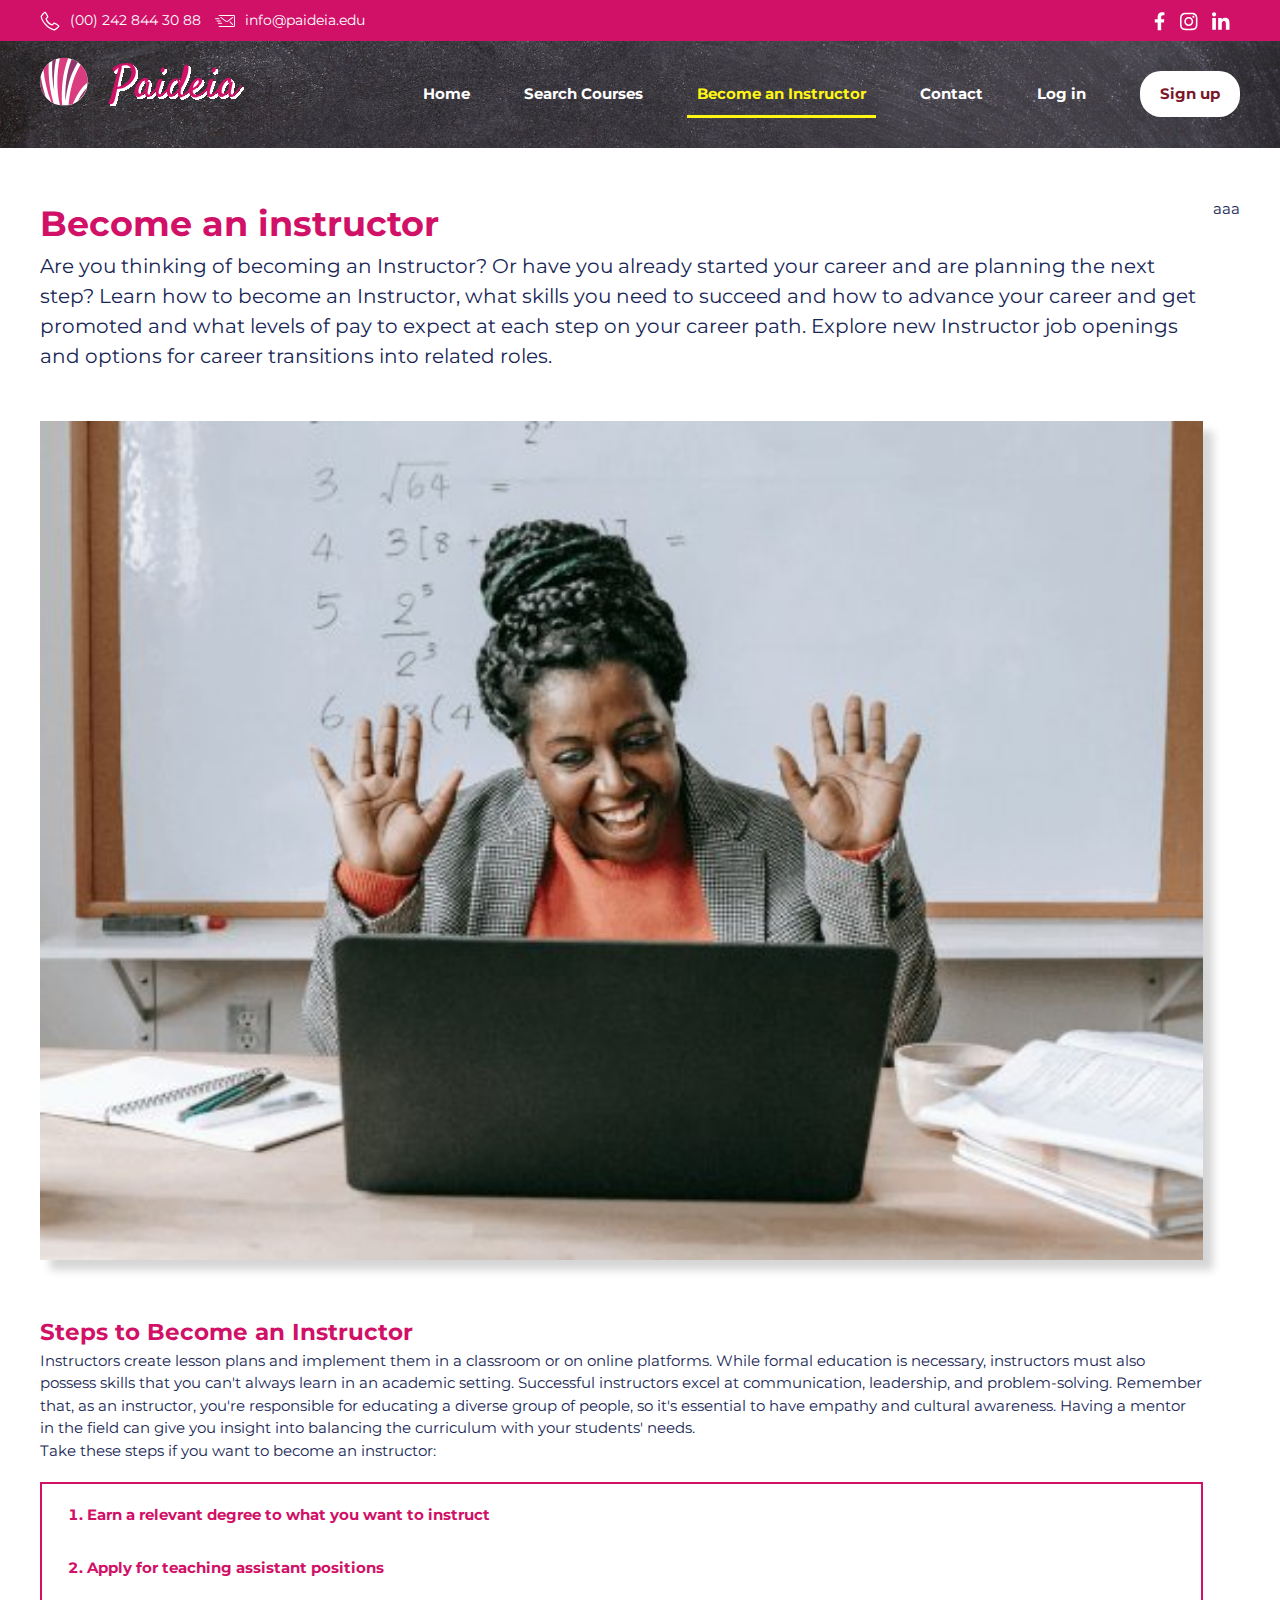
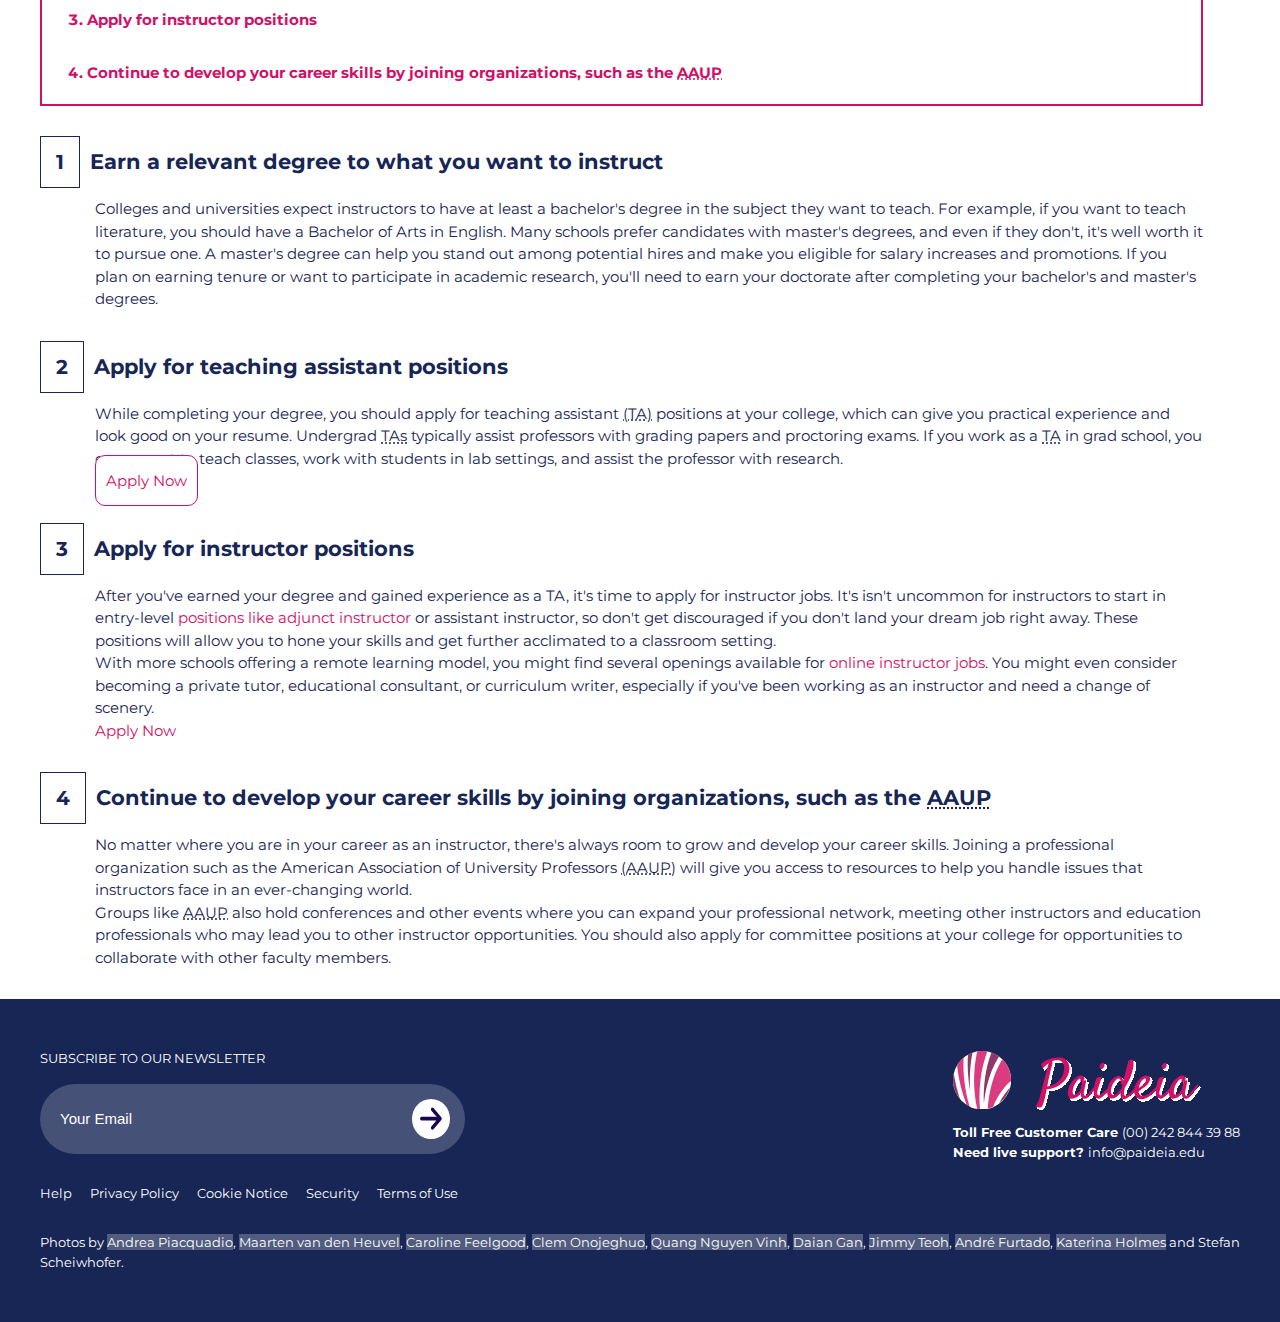
==== become-an-instructor.html @ 6e016894 "fixing become instructor: buttons" ====
<!DOCTYPE html>
<html lang="ca">

<head>
    <meta charset="UTF-8">
    <meta name="viewport" content="width=device-width, initial-scale=1.0">
    <title>Padeia</title>
    <meta name="description" content="">
    <link rel="preconnect" href="https://fonts.googleapis.com">
    <link rel="preconnect" href="https://fonts.gstatic.com" crossorigin>
    <link href="https://fonts.googleapis.com/css2?family=Montserrat:wght@400;500;700&family=Satisfy&display=swap"
        rel="stylesheet">
    <link rel="icon" type="image/png" href="img/favicon.png">
    <link rel="stylesheet" href="css/estils.css">
</head>

<body>
    <header>
        <div class="fucsia">
            <div class="container">
                <div class="banner">
                    <div class="contact">
                        <ul>
                            <li>
                                <a href="tel:(00)2428443988">
                                    <img src="img/phone.svg" alt="phone image">(00) 242 844 30 88</a>
                            </li>
                            <li>
                                <a href="mailto:info@paideia.edu" class="letter">
                                    <img src="img/mail.svg" alt="letter sending image">info@paideia.edu</a>
                            </li>
                        </ul>
                    </div>
                    <div class="socials">
                        <ul>
                            <li>
                                <a href="https://www.facebook.com/paideia">
                                    <img src="img/facebook.svg" alt="link to Facebook Padeia">
                                </a>
                            </li>
                            <li>
                                <a href="https://www.instagram.com/@paideia">
                                    <img src="img/instagram.svg" alt="link to Instagram Padeia">
                                </a>
                            </li>
                            <li>
                                <a href="https://www.linkedin.com/paideia">
                                    <img src="img/linkedin.svg" alt="link to Linkedin Padeia">
                                </a>
                            </li>
                        </ul>
                    </div>
                </div>
            </div>
        </div>
        <div class="board">
            <div class="container grid">
                <div class="menu">
                    <a href="index.html">
                        <img class="bg-logo" src="img/logo-paideia.svg" alt="logo paideia">
                    </a>
                    <input aria-hidden="true" type="checkbox" id="hamburger-toggle">
                    <nav>
                        <label class="hamburger" for="hamburger-toggle">
                            <span class="slice"></span>
                            <span class="slice"></span>
                            <span class="slice"></span>
                        </label>
                        <ul class="burger">
                            <li><a href="index.html">Home</a></li>
                            <li><a href="">Search Courses</a></li>
                            <li class="active"><a href="become-an-instructor.html">Become an Instructor</a></li>
                            <li><a href="contact.html">Contact</a></li>
                            <li class="login"><a href="">Log in</a></li>
                            <li class="signup"><a href="">Sign up</a></li>
                        </ul>
                    </nav>
                </div>
            </div>
        </div>
    </header>

    <main class="container">
        <div class="hight-flex">
            <div class="panel-left">
                <section class="introduction">
                    <h1>Become an instructor</h1>
                    <p>Are you thinking of becoming an Instructor? Or have you already started your career and are
                        planning the next step? Learn how to become an Instructor, what skills you need to succeed and
                        how to advance your career and get promoted and what levels of pay to expect at each step on
                        your career path. Explore new Instructor job openings and options for career transitions into
                        related roles.</p>
                    <div class="imgs">
                        <img class="img-instructor" src="img/instructor.jpg" alt="imatge d'un professor" width="520"
                            height="375">

                    </div>
                </section>

                <section>
                    <h2>Steps to Become an Instructor</h2>
                    <p>Instructors create lesson plans and implement them in a classroom or on online platforms.
                        While formal education is necessary, instructors must also possess skills that you can't
                        always learn in an academic setting. Successful instructors excel at communication,
                        leadership, and problem-solving. Remember that, as an instructor, you're responsible for
                        educating a diverse group of people, so it's essential to have empathy and cultural
                        awareness. Having a mentor in the field can give you insight into balancing the curriculum
                        with your students' needs.
                    </p>
                    <p>Take these steps if you want to become an instructor:</p>

                    <div class="steps">
                        <ul>
                            <li class="montserrat-bold"><a href="#step1">Earn a relevant degree to what you want to
                                    instruct</a></li>
                            <li class="montserrat-bold"><a href="#step2">Apply for teaching assistant positions</a>
                            </li>
                            <li class="montserrat-bold"><a href="#step3">Apply for instructor positions</a></li>
                            <li class="montserrat-bold"><a href="#ste4">Continue to develop your career skills by
                                    joining organizations, such as the <abbr
                                        title="American Association of University Professors">AAUP</abbr></a></li>
                        </ul>
                    </div>

                    <div class="steps-sections">
                        <ol>
                            <li id="step1">
                                <article>
                                    <div class="title-step">
                                        <h3>Earn a relevant degree to what you want to instruct</h3>
                                    </div>
                                    <div class="desc">
                                        <p>Colleges and universities expect instructors to have at least a bachelor's
                                            degree
                                            in the subject they want to teach. For example, if you want to teach
                                            literature,
                                            you should have a Bachelor of Arts in English. Many schools prefer
                                            candidates
                                            with master's degrees, and even if they don't, it's well worth it to pursue
                                            one.
                                            A master's degree can help you stand out among potential hires and make you
                                            eligible for salary increases and promotions. If you plan on earning tenure
                                            or
                                            want to participate in academic research, you'll need to earn your doctorate
                                            after completing your bachelor's and master's degrees.</p>
                                    </div>
                                </article>
                            </li>
                            <li id="step2">
                                <article>
                                    <div class="title-step">
                                        <h3>Apply for teaching assistant positions</h3>
                                    </div>
                                    <div class="desc">
                                        <p>While completing your degree, you should apply for teaching assistant <abbr
                                                title="expansió: Teaching Assistant">(TA)</abbr> positions at your
                                            college,
                                            which can give you
                                            practical experience and look good on your resume. Undergrad <abbr
                                                title="expansió: Teaching Assistant">TAs</abbr> typically
                                            assist professors with grading papers and proctoring exams. If you work as a
                                            <abbr title="expansió: Teaching Assistant">TA</abbr> in grad school, you can
                                            expect to teach classes, work with students in
                                            lab settings, and assist the professor with research.
                                        </p>
                                        <div class="btn">
                                            <a class="button" href="#">Apply Now</a>
                                        </div>
                                    </div>
                                </article>
                            </li>
                            <li id="step3">
                                <article>
                                    <div class="title-step">
                                        <h3>Apply for instructor positions</h3>
                                    </div>
                                    <div class="desc">
                                        <p>After you've earned your degree and gained experience as a TA, it's time to
                                            apply for instructor jobs. It's isn't uncommon for instructors to start in
                                            entry-level <a
                                                href="https://www.glassdoor.com/Job/adjunct-professor-jobs-SRCH_KO0,17.htm"
                                                target="_blank">positions like adjunct instructor</a> or
                                            assistant instructor, so don't get discouraged if you don't land your dream
                                            job right away. These positions will allow you to hone your skills and get
                                            further acclimated to a classroom setting.</p>

                                        <p>With more schools offering a remote learning model, you might find several
                                            openings available for <a
                                                href="https://www.glassdoor.com/Job/online-instructor-jobs-SRCH_KO0,17.htm"
                                                target="_blank">online instructor jobs</a>. You
                                            might even consider becoming a private tutor, educational consultant, or
                                            curriculum writer, especially if you've been working as an instructor and
                                            need a change of scenery.</p>
                                        <div>
                                            <a class="" href="#">Apply Now</a>
                                        </div>
                                    </div>
                                </article>

                            </li>
                            <li id="step4">
                                <article>
                                    <div class="title-step">
                                        <h3>Continue to develop your career skills by joining organizations, such as the
                                            <abbr title="American Association of University Professors">AAUP</abbr>
                                        </h3>

                                    </div>
                                    <div class="desc">
                                        <p>No matter where you are in your career as an instructor, there's always room
                                            to grow and develop your career skills. Joining a professional organization
                                            such as the American Association of University Professors <abbr
                                                title="American Association of University Professors">(AAUP)</abbr> will
                                            give
                                            you access to resources to help you handle issues that instructors face in
                                            an ever-changing world.
                                        </p>

                                        <p>Groups like <abbr
                                                title="American Association of University Professors">AAUP</abbr> also
                                            hold conferences and other events where you can expand
                                            your professional network, meeting other instructors and education
                                            professionals who may lead you to other instructor opportunities. You should
                                            also apply for committee positions at your college for opportunities to
                                            collaborate with other faculty members.
                                        </p>
                                    </div>
                                </article>

                            </li>
                        </ol>
                    </div>
                </section>

            </div>
            <div class="panel-right">
                <p>aaa</p>
            </div>
        </div>
    </main>

    <footer>
        <div class="container">
            <div class="footer-logo">
                <div class="subscribe">
                    <form action="#" method="post">
                        <label for="email">Subscribe to our newsletter</label>
                        <div class="subs">
                            <input type="email" id="email" name="email" placeholder="Your Email" required>
                            <button type="submit">
                                <svg width="14" height="13" viewBox="0 0 14 13" fill="none" preserveAspectRatio="none"
                                    xmlns="http://www.w3.org/2000/svg">
                                    <path
                                        d="M13.707 5.57195C13.7067 5.5717 13.7065 5.57142 13.7062 5.57117L8.69774 0.562707C8.30483 0.173268 7.6706 0.176085 7.28116 0.568999C7.25039 0.600052 7.22169 0.633076 7.1952 0.667885C6.91439 1.08675 6.97568 1.64691 7.34045 1.99513L10.1051 4.76982C10.2521 4.91694 10.4211 5.04031 10.606 5.13544L10.9115 5.29571H1.06985C0.565909 5.27451 0.119843 5.61913 0.0130684 6.11209C-0.0754875 6.65816 0.295389 7.17266 0.8415 7.26122C0.898784 7.27051 0.956757 7.2748 1.01476 7.27405H10.8915L10.6761 7.37422C10.466 7.47235 10.2745 7.60624 10.1101 7.76989L7.34045 10.5396C6.97568 10.8878 6.91439 11.4479 7.1952 11.8668C7.52204 12.3132 8.14882 12.4101 8.5952 12.0832C8.63126 12.0568 8.66553 12.028 8.69774 11.997L13.7062 6.98857C14.0976 6.59759 14.0979 5.96337 13.707 5.57195Z"
                                        fill="#1A064F" />
                                </svg>
                            </button>
                        </div>
                    </form>
                    <ul>
                        <li><a href="#">Help</a></li>
                        <li><a href="#">Privacy Policy</a></li>
                        <li><a href="#">Cookie Notice</a></li>
                        <li><a href="#">Security</a></li>
                        <li><a href="#">Terms of Use</a></li>
                    </ul>
                </div>
                <div>
                    <a href="index.html">
                        <img class="footer-logo" src="img/logo-paideia.svg" alt="logo paideia">
                    </a>
                    <ul>
                        <li><span class="montserrat-bold">Toll Free Customer Care </span><a
                                href="tel:(00)2428443988">(00) 242 844 39 88</a></li>
                        <li><span class="montserrat-bold">Need live support? </span><a
                                href="mailto:info@paideia.edu">info@paideia.edu</a></li>
                    </ul>
                </div>
            </div>
            <div>
                <p>Photos by <a
                        href="https://www.pexels.com/es-es/foto/feliz-mujer-etnica-sentada-a-la-mesa-con-el-portatil-3769021/"
                        target="_blank">Andrea Piacquadio</a>, <a
                        href="https://www.pexels.com/es-es/foto/persona-sosteniendo-vegetales-en-rodajas-2284166/"
                        target="_blank">Maarten van den Heuvel</a>, <a
                        href="https://www.pexels.com/es-es/foto/foto-de-persona-sosteniendo-rollo-de-hilo-marron-3654772/"
                        target="_blank">Caroline Feelgood</a>, <a
                        href="https://www.pexels.com/es-es/foto/triturar-madera-marron-175709/" target="_blank">Clem
                        Onojeghuo</a>, <a
                        href="https://www.pexels.com/es-es/foto/plantas-suculentas-verdes-y-moradas-2132240/"
                        target="_blank">Quang Nguyen Vinh</a>, <a
                        href="https://www.pexels.com/es-es/foto/fotografia-de-foco-superficial-de-pincel-102127/"
                        target="_blank">Daian Gan</a>, <a
                        href="https://www.pexels.com/es-es/foto/templo-griego-antiguo-951531/" target="_blank">Jimmy
                        Teoh</a>, <a
                        href="https://www.pexels.com/es-es/foto/fotografia-de-enfoque-selectivo-de-mujer-sosteniendo-camara-reflex-digital-1264210/"
                        target="_blank">André Furtado</a>, <a
                        href="https://www.pexels.com/es-es/foto/hombre-en-chaqueta-de-traje-marron-con-anteojos-con-marco-negro-5212317/"
                        target="_blank">Katerina Holmes</a> and <a
                        href="https://www.pexels.com/es-es/foto/feliz-mujer-negra-usando-laptop-para-trabajo-en-linea-5905713/"
                        target="_blank">Stefan Scheiwhofer</a>.
                </p>
            </div>
        </div>
    </footer>
</body>

</html>
---- css/estils.css ----
:root {
    --main-color: #D11067;
    --dark-color: #7A1628;
    --yellow: #FFF616;
    --text-color-field: #FFFFFF33;
    --text-color: #172655;
    --bg-light-yellow: #FEFBF4;
    --bg-dark-gray: #333333;
    --bg-light-green: #DEF5F0;
    --bg-light-blue: #E3EDFD;
    --bg-light-orange: #F7E9E7;
    --border-color: #EDEDED;
    --primary-font: "Montserrat", sans-serif;
    --second-font: "Satisfy", cursive;
    --white: #FFFFFF;
    --border-10px: 1rem;
    --border-21px: 2.1rem;
    --border-35px: 3.5rem;
}

.satisfy-regular {
    font-family: "Satisfy", cursive;
    font-weight: 400;
    font-style: normal;
}

.montserrat-regular {
    font-family: "Montserrat", sans-serif;
    font-weight: 400;
    font-style: normal;
}

.montserrat-semibold {
    font-family: "Montserrat", sans-serif;
    font-weight: 500;
    font-style: normal;
}

.montserrat-bold {
    font-family: "Montserrat", sans-serif;
    font-weight: 700;
    font-style: normal;
}

.text-20px {
    font-size: 20px;
}

.text-55px {
    font-size: 55px;
}

.text-60px {
    font-size: 60px;
}

.white {
    color: white;
}

.yellow {
    color: var(--yellow);
}

.dark-color {
    color: var(--dark-color);
}

* {
    margin: 0;
    padding: 0;
    box-sizing: border-box;
}

html {
    font-size: 10px;
}

body {
    font-weight: 400;
    color: var(--primary-color);
    line-height: 1.5;
    font-family: var(--primary-font);
    font-size: 1.5rem;
}

header .fucsia {
    background: var(--main-color);
    padding-top: 1rem;
    padding-bottom: 1rem;
    font-size: 1.4rem;
}

footer {
    padding: 5rem 0;
    background-color: var(--text-color);
    font-size: 1.3rem;
    color: var(--white);

}

footer p {
    margin-top: 3rem;
}

main {
    padding-top: 5rem;
    padding-bottom: 3rem;
}

main h2 {
    color: var(--main-color);
}

/* CONTENIDOR PRINCIPAL I MENU */
a {
    text-decoration: none;
}

.mt-5rm {
    margin-top: 5rem;
}

.container {
    margin-right: auto;
    margin-left: auto;
    width: 100%;
}

.banner {
    display: flex;
    flex-wrap: wrap;
}

.banner li {
    list-style: none;
    display: inline-block;
}

.banner img {
    margin-right: 1rem;
    vertical-align: middle;
}

.banner a {
    color: var(--white);
    text-decoration: none;
}

.letter {
    margin-left: 1rem;
}

.menu {
    padding-top: 1.5rem;
}

header .board {
    align-items: baseline;
    background-image: url(../img/blackboard.jpg);
    background-repeat: no-repeat;
    background-size: cover;
    background-position: center;
    width: 100%;
    min-height: 3rem;
}

nav ul {
    display: none;
    list-style-type: none;
}

nav a {
    text-decoration: none;
    color: var(--white);
    font-weight: bold;
}

.active a {
    color: var(--yellow);
}

#hamburger-toggle {
    display: none;
}

.bg-logo {
    width: 50%;
    height: auto;
    float: left;
}

.hamburger {
    display: grid;
    float: right;
    place-content: center;
    width: 3rem;
    height: 3rem;
    cursor: pointer;
    /* Cambia el cursor a puntero para indicar que es clickeable */
    position: relative;
    /* Posiciona relativamente para poder posicionar los 'slices' absolutamente */
}

ul {
    list-style-type: none;
}

.slice {
    display: block;
    width: 3rem;
    height: 2px;
    border-bottom: 2px solid var(--white);
    margin: 0.5rem auto;
    transition: all 0.3s ease-in-out;
}

.div-header-text {
    text-align: center;
}

.search {
    background-color: var(--white);
    border-radius: var(--border-35px);
    width: 55%;
    margin: auto;
    padding: 1rem 1rem 1rem 4rem;
    display: flex;
    flex-direction: row;
    justify-content: space-between;
    align-items: center;
}

.search button {
    background-color: var(--main-color);
    border-radius: 2.1rem;
    border: none;
    width: 15rem;
    padding: 1.3rem;
    color: var(--white);
}

.search button:hover {
    background-color: var(--text-color);
    color: var(--white);
    cursor: pointer;
}

.search button::before {
    background-image: url(../img/search.svg);
    width: 1.75rem;
    height: 1.75rem;
    margin-left: .25rem;
    background-position: center;
    background-repeat: no-repeat;
    content: " ";
    float: left;
}

.search button,
.search input {
    font-size: 2rem;
}

.resum {
    padding-top: 4rem;
    display: grid;
    row-gap: 1rem;
    column-gap: 1rem;
    grid-template-columns: repeat(auto-fit, minmax(min(100%, 100px), 1fr));
}

footer a {
    color: var(--white);
}

footer a:hover {
    text-decoration: underline;
}

footer p a {
    background-color: #FFFFFF40;
}

footer p a:last-child {
    background-color: transparent;
}

.subscribe ul {
    margin-top: 3rem;
}

.subscribe ul li {
    display: inline-block;
    margin-right: 1.5rem;
}

.footer-logo {
    display: flex;
    flex-direction: column-reverse;
    flex-wrap: wrap;
    align-content: stretch;
    justify-content: space-between;
    gap: 5rem;
}

.subscribe label {
    text-transform: uppercase;
}

.subs {
    margin-top: 1.5rem;
    width: 81%;
    padding: 1.5rem 1.5rem;
    background-color: #FFFFFF33;
    border-radius: var(--border-35px);
    display: flex;
    flex-direction: row;
    justify-content: space-between;
    align-items: center;
}

.search input,
.subs input {
    background-color: transparent;
    padding: 0.8rem 0.5rem;
    border: none;
    width: 100%;
}

.subs input {
    color: white;
    font-size: 1.5rem;
}

.search input::placeholder {
    color: var(--text-color);
}


.subs input::placeholder {
    color: var(--white);
}

.subs button {
    background-color: var(--white);
    border-radius: 50%;
    color: #172655;
    border: none;
}

input:focus-visible {
    outline: none;
}

.subs svg {
    height: 4rem;
    padding: .8rem;
    float: right;
    border-radius: 50%;
    width: 100%;
}

.subs button:hover {
    background-color: var(--main-color);
}

.subs button:hover svg path {
    fill: white;
}

.footer-paideia {
    width: 50%;
}


/* ESTILS DE PAGINES ESPECIFICS */

.subtitle {
    font-size: 3rem;
    margin-bottom: 2rem;
}

.subtitle+p {
    margin-bottom: 1.5rem;
}

.board .grid {
    display: grid;
    padding-bottom: 3rem;
    row-gap: 2rem;
    grid-template-columns: repeat(1, 1fr);
}

.grid-courses {
    display: grid;
    gap: 3rem;
    grid-template-columns: repeat(1, 1fr);
}

.felx-learn {
    display: flex;
    gap: 5rem;
    flex-direction: column;
}

/* Elemenis dintre dels cursos */
.course {
    display: grid;
    grid-template-rows: auto 1fr auto;
    border-radius: var(--border-10px);
    border: 1px solid var(--border-color);
}

.grid div {
    text-align: center;
}

.box {
    text-align: center;
    align-self: stretch;
    justify-self: center;
    color: white;
}


.course figure {
    text-align: left;
    position: relative;
    object-fit: contain;
}

.course figure h3 {
    color: var(--dark-color);
    padding-top: 1rem;
}

.course figcaption {
    display: flex;
    align-items: center;
    flex-direction: row;
    justify-content: space-between;
    gap: 1rem;
    padding: 1rem 0;
    font-size: 1.2rem;
    color: var(--text-color);
}

.course img.fluid {
    width: 100%;
    height: auto;
    object-fit: contain;
    border-top-left-radius: var(--border-10px);
    border-top-right-radius: var(--border-10px);
    aspect-ratio: 600/400;
}

.course:last-child img.fluid {
    object-fit: cover;
}

.course figure h3,
.course figure figcaption {
    width: 94%;
    margin: auto;
}

.course figcaption p {
    width: 75%;
}

.course figcaption span {
    vertical-align: text-bottom;
}

.lessons {
    display: inline-flex;
    align-items: center;
    background-size: 17px;
    background-image: url(../img/lessons.svg);
    background-repeat: no-repeat;
    padding-left: 2rem;
}

.timing {
    display: inline-flex;
    align-items: center;
    background-size: 17px;
    background-image: url(../img/duration.svg);
    background-repeat: no-repeat;
    padding-left: 2rem;
}

.level {
    display: inline-flex;
    align-items: center;
    background-size: 17px;
    background-image: url(../img/level.svg);
    background-repeat: no-repeat;
    padding-left: 2rem;
}

.course figure .target-best-seller,
.course figure .target-new {
    border-radius: var(--border-21px);
    padding: .5rem 1rem;
    margin: 1rem;
    position: absolute;

}

.course figure .target-new {
    background-color: var(--main-color);
    color: var(--white);
}

.course figure .target-best-seller {
    background-color: var(--yellow);
    color: var(--main-color);
    right: 0;
}

.course:hover {
    border-radius: var(--border-10px);
    border: 1px solid var(--text-color);
    box-shadow: 3px 3px 5px rgba(0, 0, 0, 0.5);
}

.course-all {
    width: 100%;
    text-align: center;
    margin: 5rem 0 10rem 0;
}


a.button {
    border-radius: var(--border-10px);
    padding: 1.5rem 1rem;
    font-size: 1.5rem;
}

.course-all a,
.btn-solutions a,
.grid-instructor a,
.btn .button {
    color: var(--main-color);
    background-color: var(--white);
    border: 1px solid var(--main-color);
}

.course-all a:hover,
.btn-solutions a:hover,
.grid-instructor a:hover,
.grid-cat a:hover,
.btn .button:hover {
    color: var(--white);
    background-color: var(--main-color);
    cursor: pointer;
}

.course-all a:hover,
.btn-solutions a:hover,
.grid-instructor a:hover {
    border: 1px solid var(--main-color);

}


.learn {
    background-image: url(../img/learn-path.jpg);
    background-repeat: no-repeat;
    background-size: cover;
    background-position: center;
    width: 100%;
    min-height: 40rem;
    vertical-align: middle;
    text-align: center;
    padding: 7rem 0;
}

.learn .container {
    margin-top: 0;
}

.learn p {
    margin-top: 2rem;
}

.learn div {
    margin-top: 5rem;
}

.learn a {
    color: var(--white);
    border: 1px solid var(--white);
}

.learn a:hover {
    color: var(--yellow);
    border: 1px solid var(--yellow);
}

.start-learning {
    color: var(--text-color);
    padding: 5rem 0;
}

.flex-learn {
    text-align: left;
    display: flex;
    flex-direction: column;
    flex-wrap: nowrap;
    align-items: flex-start;
    width: 100%;
    justify-content: left;
    gap: 4rem;
}

.round {
    border-radius: 50%;
    padding: 1.5rem;
}

.round img {
    object-fit: fill;
    padding: .5rem;
}

.flex-solutions,
.solutions {
    display: flex;
    flex-direction: column;
    flex-wrap: wrap;
    gap: 3rem;
}

.grid-solutions {
    display: grid;
    grid-template-rows: auto;
}

.leadership,
.promotion,
.rocket {
    display: flex;
    justify-content: left;
    align-items: center;
    gap: 3rem;
}


.leadership .round {
    background-color: var(--bg-light-green);
}

.promotion .round {
    background-color: var(--bg-light-blue);
}

.rocket .round {
    background-color: var(--bg-light-orange);
}

/* .learn-width {
    width: 90%;
} */

.bg-student {
    text-align: center;
}

.bg-student img {

    border-radius: var(--border-10px);
    object-fit: contain;
}

.top-categories {

    box-shadow: inset 0px 3px 10px 0px rgba(0, 0, 0, 0.2);
    background-color: var(--border-color);
    /* linear-gradient(to bottom,  var(--border-color), var(--bg-light-blue)); */
    padding: 5rem 0;
}

.top-categories .subtitle {
    text-align: center;
}

.grid-cat {
    display: grid;
    grid-template-columns: 1fr;
    grid-template-rows: auto;
    gap: 3rem
}

.grid-cat a {
    background-color: var(--text-color);
    color: white;
    border-radius: 21px;
    padding: 3rem 0;
    display: grid;
    gap: 2rem;
    grid-template-rows: auto;
    align-content: center;
    justify-content: center;
    justify-items: center;
}

.grid-cat h3 {
    font-size: 1.7rem;
}

.instructor {
    padding: 3rem 0;
}

.grid-instructor {
    display: grid;
    grid-template-columns: 1fr;
    grid-template-rows: auto;
    justify-items: center;
    gap: 3rem;
    align-items: center;
}

.grid-instructor img,
.img-instructor {
    width: 100%;
    height: auto;
    object-fit: contain;
    aspect-ratio: 520 / 375;
}

.grid-instructor img {
    border-radius: var(--border-10px);
}

.imgs {
    text-align: center;
    max-width: 100%;
    margin: 5rem auto;
}



.img-instructor {
    /* margin: 3rem 0 5rem 0; */
    width: 100%;
    box-shadow: 10px 10px 8px #33333333;
}


.instructor .btn {
    margin-top: 3rem;
}

.instructor {
    box-shadow: inset 0px 3px 10px 0px white;
}


.hight-flex {
    display: flex;
    flex-direction: column;
    flex-wrap: wrap;
    justify-content: space-between;
    align-items: center;
    align-content: center;
    text-align: left;
    gap: 1rem;
    color: var(--text-color);
}

.hight-flex h1 {
    font-size: 3.5rem;
    color: var(--main-color);
}

.introduction p,
article h2 {
    font-size: 2rem;
}

article h2 {
    color: var(--dark-color);
    margin-bottom: 3rem;
}

article .desc {
    font-size: 1.5rem;
    padding-left: 5.5rem;
}


.steps {
    border: 2px solid var(--main-color);
    padding: 2rem 0 2rem 3.5rem;
    margin: 2rem 0 3rem 0;
}

.steps ul {
    list-style-type: decimal;
    padding-left: 1rem;
}


.steps ul,
.steps a {
    color: var(--main-color);
}

.title-step {
    display: flex;
    flex-direction: row;
    align-items: center;
    justify-items: start;
    gap: 1rem;
    font-size: 1.8rem;
    font-weight: 700;
    color: var(--text-color);
    margin-bottom: 1rem;
}

.steps ul,
.steps-sections ol {
    display: grid;
    grid-template-columns: 1fr;
    grid-template-rows: auto;
    gap: 3rem;
}

.steps-sections ol {
    list-style-type: none;
    counter-reset: item;
}

ol li {
    counter-increment: item;
}

ol li .title-step::before {
    content: counter(item) '';
    border: 1px solid var(--text-color);
    padding: 1rem 1.5rem;
    font-weight: 700;
    font-size: 20px;
}


.steps-sections a {
    color: var(--main-color);
}

.steps-sections a:hover {
    color: var(--dark-color);
    text-decoration: underline;
}


/* Estilos responsivos */
/* Estilos para mobil */
@media (max-width: 600px) {
    .container {
        max-width: 600px;
        padding-right: 1rem;
        padding-left: 1rem;
    }

    .banner {
        flex-direction: column;
        justify-content: center;
    }

    .banner li {
        display: inline;
    }

    .banner div {
        width: 100%;
        text-align: center;
    }

    div.menu {
        display: flex;
        flex-direction: row;
        flex-wrap: wrap;
        justify-content: space-between;
        align-items: center;
        align-content: center;
        text-align: left;
    }

    /* Transformaciones cuando el menú hamburguesa está activo (checkbox checked) */
    #hamburger-toggle:checked+nav .slice:nth-child(1) {
        transform: rotate(45deg) translate(10px, 10px);
        /*Gira y mueve el primer 'slice' */
    }

    #hamburger-toggle:checked+nav .slice:nth-child(2) {
        opacity: 0;
        /* Oculta el segundo 'slice' */

    }

    #hamburger-toggle:checked+nav .slice:nth-child(3) {
        transform: rotate(-45deg) translate(6px, -7px);
        /*Gira y mueve el tercer 'slice' */
    }

    nav li {
        width: 100%;
        margin: 1.5rem 0 2rem 1.5rem;
    }

    #hamburger-toggle:checked~nav {
        top: 0;
        left: 0;
        background-color: black;
        width: 100%;
        height: 100%;
        padding: 7.5rem 2rem 0 1.5rem;
        position: fixed;
        align-items: center;

    }

    #hamburger-toggle:checked~nav .hamburger {
        float: right;
        margin-right: 1.5rem;
    }

    #hamburger-toggle:checked~nav :is(ul) {
        display: flex;
        flex-wrap: wrap;
        justify-content: space-between;
        align-items: center;
    }

    #hamburger-toggle:checked~nav .open {
        /* Hide the open button */
        display: none;
    }

    .div-header-text {
        width: 95%;
        margin: auto auto;
    }

    .search {
        width: 100%;
    }

    .search input {
        width: 70%;
    }

    .resum {
        grid-template-columns: repeat(1, 1fr);
        gap: 5rem;
    }

    .search button,
    .search label {
        font-size: 1.7rem;
    }

    .course img.fluid {
        object-fit: cover;
        aspect-ratio: 600/200;
    }

    .bg-student img {
        width: 300px;
        height: 350px;
    }

    .btn-solutions {
        padding: 5rem 0 3rem 11rem;
    }
}


/* Estilos para tabletas */
@media (601px <=width < 992px) {
    .container {
        max-width: 991px;
        padding-right: 1.5rem;
        padding-left: 1.5rem;

    }

    .banner {
        flex-direction: row;
        justify-content: space-between;
        padding-left: 1rem;
        padding-right: 1rem;
    }

    .banner li {
        display: inline-flex;
    }

    .bg-logo {
        width: 75%;
    }

    div.menu {
        display: flex;
        flex-direction: row;
        flex-wrap: wrap;
        justify-content: space-between;
        align-items: center;
        align-content: center;
        text-align: left;
    }

    /* Transformaciones cuando el menú hamburguesa está activo (checkbox checked) */
    #hamburger-toggle:checked+nav .slice:nth-child(1) {
        transform: rotate(45deg) translate(10px, 10px);
        /*Gira y mueve el primer 'slice' */
    }

    #hamburger-toggle:checked+nav .slice:nth-child(2) {
        opacity: 0;
        /* Oculta el segundo 'slice' */

    }

    #hamburger-toggle:checked+nav .slice:nth-child(3) {
        transform: rotate(-45deg) translate(6px, -7px);
        /*Gira y mueve el tercer 'slice' */
    }

    nav li {
        width: 100%;
        margin: 1.5rem 0 2rem 1.5rem;
    }

    #hamburger-toggle:checked~nav {
        top: 0;
        left: 0;
        background-color: black;
        width: 100%;
        height: 100%;
        padding: 7.5rem 2rem 0 1.5rem;
        position: fixed;
        align-items: center;
    }

    #hamburger-toggle:checked~nav .hamburger {
        float: right;
        margin-right: 1.5rem;
    }

    #hamburger-toggle:checked~nav :is(ul) {
        display: flex;
        flex-wrap: wrap;
        justify-content: space-between;
        align-items: center;
    }

    #hamburger-toggle:checked~nav .open {
        /* Hide the open button */
        display: none;
    }

    .div-header-text {
        width: 80%;
        margin: auto auto;
    }

    .search {
        width: 90%;

    }

    .search input {
        width: 70%;
    }

    .footer-logo {
        flex-direction: column;
    }

    .subs {
        margin-top: 1.5rem;
        width: 42.5rem;
    }

    .grid-courses {
        gap: 3rem;
        grid-template-columns: repeat(2, 1fr);
    }

    .course img.fluid {
        object-fit: cover;
        aspect-ratio: 600/300;
    }

    .btn-solutions {
        padding: 5rem 0 3rem 11rem;
    }

    .bg-student img {
        width: 400px;
        height: 450px;
        object-fit: cover;
    }

    .grid-cat {
        grid-template-columns: 1fr 1fr;
    }

    .grid-instructor {
        grid-template-columns: 1fr 1fr;
    }
}

/* Estilos para tabletas*/
@media (992px <=width < 1200px) {
    .container {
        max-width: 1199px;
        padding-right: 1.5rem;
        padding-left: 1.5rem;
    }

    .banner {
        flex-direction: row;
        justify-content: space-between;
        padding-left: 1rem;
        padding-right: 1rem;
    }

    .banner li {
        display: inline-flex;
    }

    .bg-logo {
        width: 75%;
    }

    div.menu {
        display: flex;
        flex-direction: row;
        flex-wrap: wrap;
        justify-content: space-between;
        align-items: center;
        align-content: center;
        text-align: left;
    }

    /* Transformaciones cuando el menú hamburguesa está activo (checkbox checked) */
    #hamburger-toggle:checked+nav .slice:nth-child(1) {
        transform: rotate(45deg) translate(10px, 10px);
        /*Gira y mueve el primer 'slice' */
    }

    #hamburger-toggle:checked+nav .slice:nth-child(2) {
        opacity: 0;
        /* Oculta el segundo 'slice' */

    }

    #hamburger-toggle:checked+nav .slice:nth-child(3) {
        transform: rotate(-45deg) translate(6px, -7px);
        /*Gira y mueve el tercer 'slice' */
    }


    nav li {
        width: 100%;
        margin: 1.5rem 0 2rem 1.5rem;
    }

    #hamburger-toggle:checked~nav {
        top: 0;
        left: 0;
        background-color: black;
        width: 100%;
        height: 100%;
        padding: 7.5rem 2rem 0 1.5rem;
        position: fixed;
        align-items: center;
    }

    #hamburger-toggle:checked~nav .hamburger {
        float: right;
        margin-right: 1.5rem;
    }

    #hamburger-toggle:checked~nav :is(ul) {
        display: flex;
        flex-wrap: wrap;
        justify-content: space-between;
        align-items: center;
    }

    #hamburger-toggle:checked~nav .open {
        /* Hide the open button */
        display: none;
    }

    .div-header-text {
        width: 80%;
        margin: auto auto;
    }

    .search {
        width: 90%;
    }

    .search input {
        width: 70%;
    }

    .footer-logo {
        flex-direction: row;
    }

    .subs {
        margin-top: 1.5rem;
        width: 42.5rem;
    }

    .grid-courses {
        gap: 3rem;
        grid-template-columns: repeat(2, 1fr);
    }

    .course img.fluid {
        object-fit: fill;
        aspect-ratio: 600/300;
    }

    .btn-solutions {
        padding: 5rem 0 3rem 11rem;
    }

    .bg-student img {
        width: 400px;
        height: 450px;
        object-fit: cover;
    }

    .grid-cat {
        grid-template-columns: 1fr 1fr;
    }
}

/* Estilos para ordenadores */
@media (min-width: 1200px) {
    .container {
        max-width: 1200px;
        width: 94%;
    }

    .banner {
        flex-direction: row;
        justify-content: space-between;
    }

    .banner li {
        display: inline-block;
    }

    .bg-logo {
        width: 17%;
        height: auto;
    }

    nav {
        display: flex;
        float: right;
        margin-top: 1.5rem;
    }

    .hamburger {
        display: none;
    }

    nav ul {
        display: block;
        list-style-type: none;
    }

    nav li {
        width: auto;
        display: inline-flex;
        margin: 0 1.5rem;
        padding: 0 1rem;
    }

    nav li:last-child {
        margin-right: 0;
        padding-right: 0;
    }

    nav a {
        text-decoration: none;
        color: var(--white);
        font-weight: bold;
    }

    nav li:hover:not(.signup, .login, .active) {
        color: var(--white);
        border-bottom: 3px solid var(--white);
        padding-bottom: 1rem;
    }

    .active {
        color: var(--yellow);
        border-bottom: 3px solid var(--yellow);
        padding-bottom: 1rem;
    }

    .login a:hover {
        color: var(--main-color);
        border: none;
    }

    .signup a {
        color: var(--dark-color);
        background-color: var(--white);
        border-radius: var(--border-21px);
        padding: 1.15rem 2rem;
    }

    .signup a:hover {
        color: var(--white);
        background-color: var(--main-color);
        border-radius: var(--border-21px);
        ;
        padding: 1.15rem 2rem;
        border: none;
    }

    .div-header-text {
        width: 50%;
        margin: auto auto;
    }

    .grid-courses {
        gap: 3rem;
        grid-template-columns: repeat(4, 1fr);
    }


    .footer-logo {
        flex-direction: row;
    }

    .subs {
        margin-top: 1.5rem;
        width: 42.5rem;
    }

    .start-learning {
        padding-bottom: 11rem;
    }

    .bg-student {
        position: relative;
        text-align: left;
    }

    .bg-student img {
        position: absolute;
        bottom: 0;
        margin: 0 0 0 7.5rem;
    }

    .solutions {
        margin-bottom: 5rem;
    }

    .flex-solutions {
        flex-direction: row;
    }

    .grid-solutions {
        width: 47%;
    }

    .btn-solutions {
        position: relative;
    }

    .btn-solutions a {
        position: absolute;
        left: 11rem;
    }

    .grid-cat {
        grid-template-columns: 1fr 1fr 1fr 1fr;
    }

    .grid-span-2 {
        grid-column: 3;
        grid-row: 1 /span 2;
    }

    .grid-instructor {
        grid-template-columns: 1fr 1fr;
    }

    .hight-flex {
        flex-direction: row;
        flex-wrap: nowrap;
        justify-content: space-between;
        align-items: flex-start;
    }
}
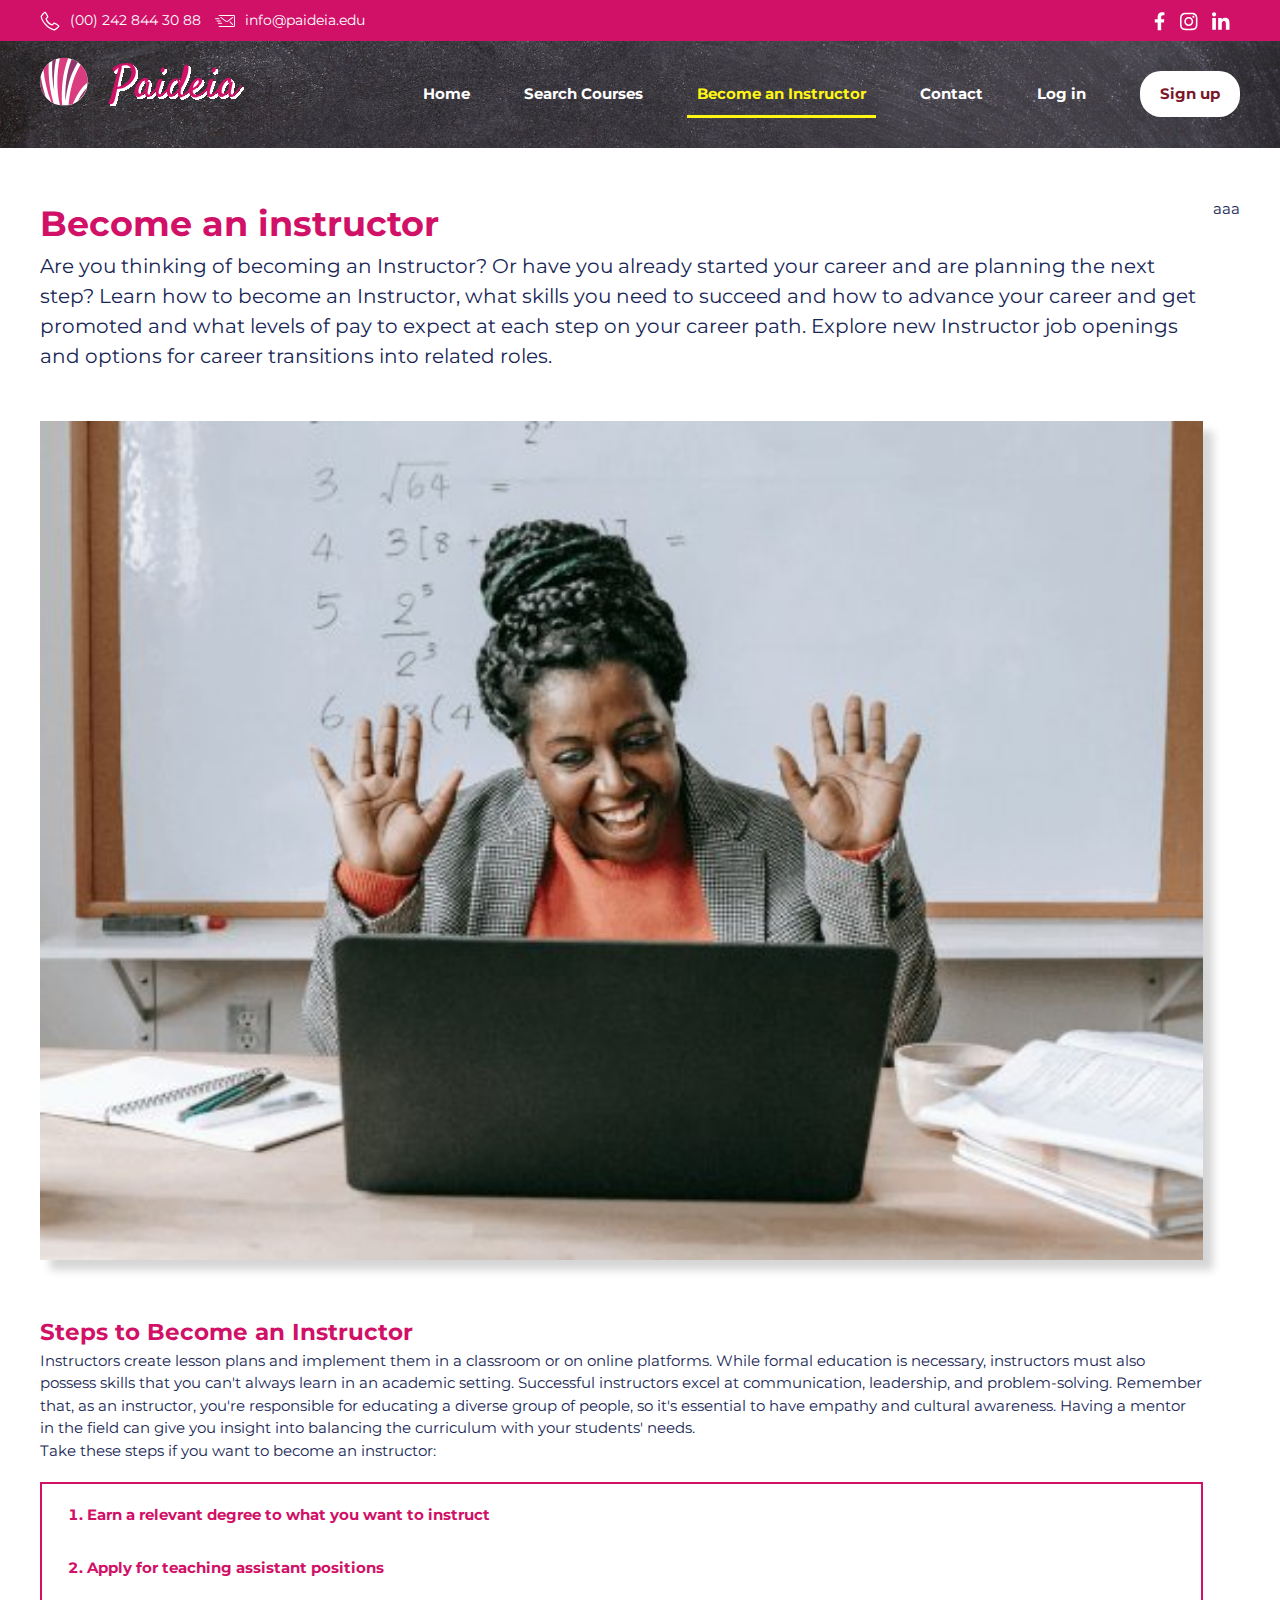
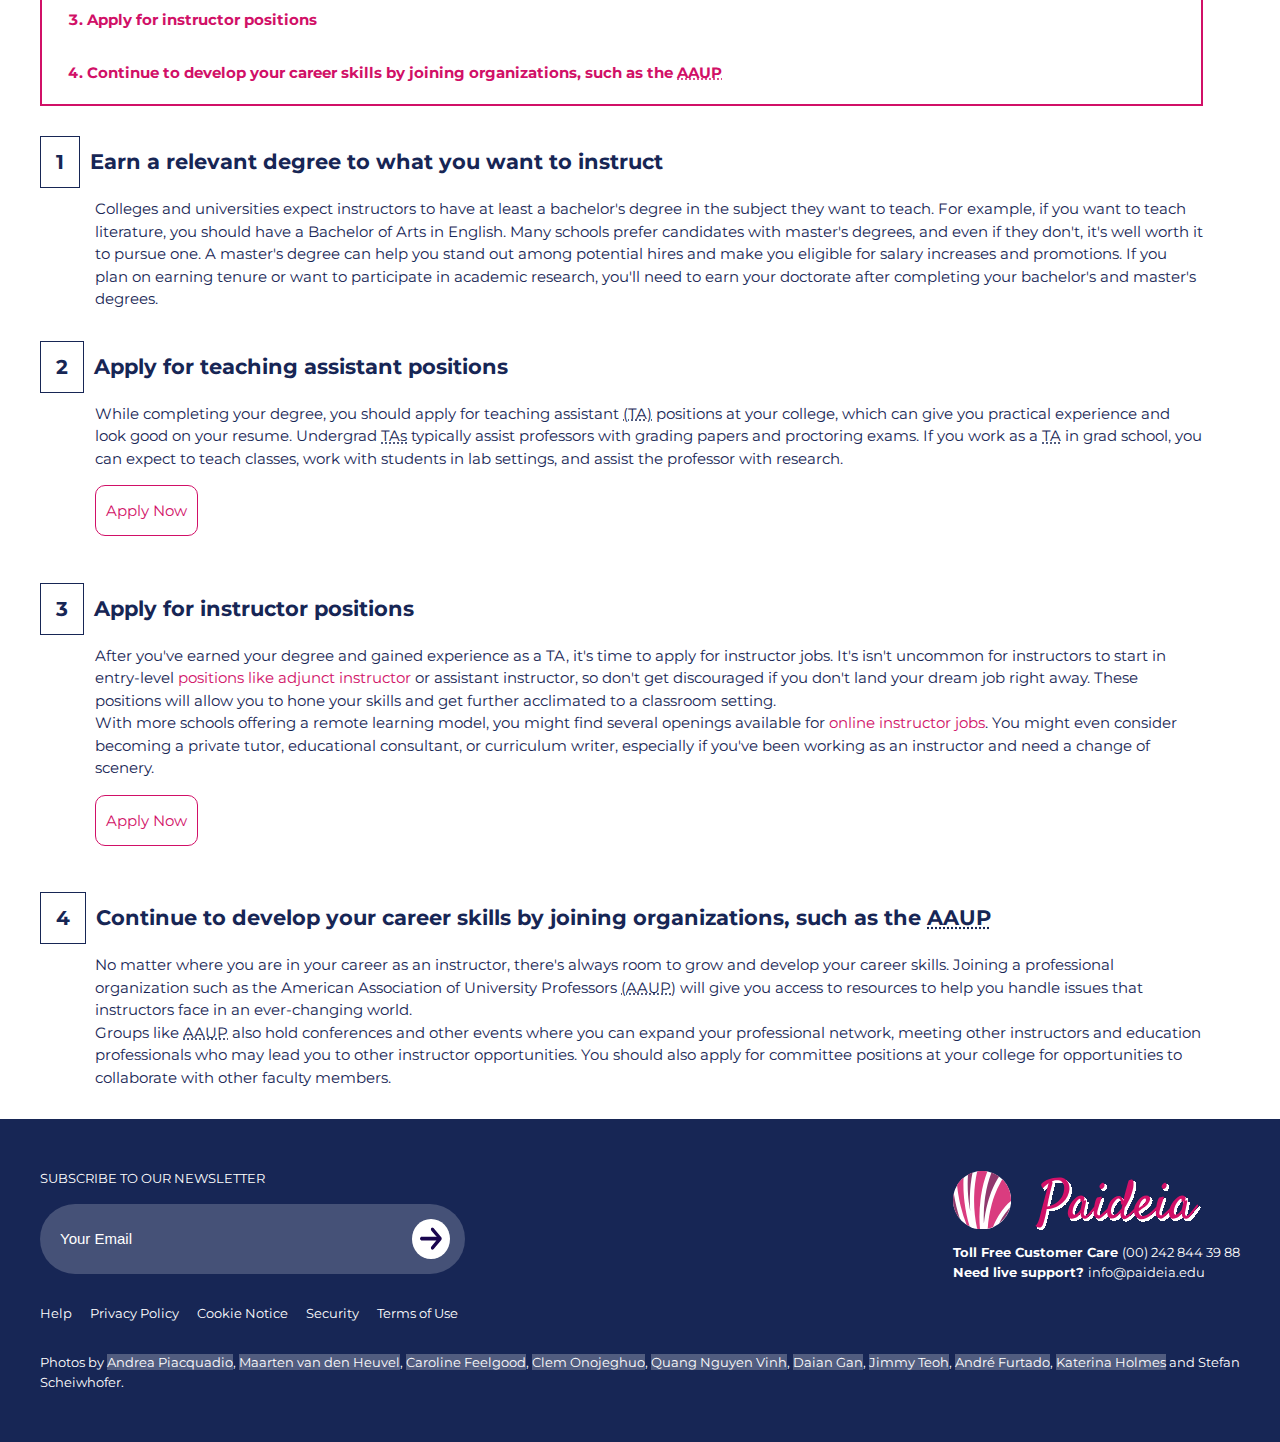
==== commit a41e29ea: "Fixin hover in intructor" ====
--- a/become-an-instructor.html
+++ b/become-an-instructor.html
@@ -116,7 +116,7 @@
                             <li class="montserrat-bold"><a href="#step2">Apply for teaching assistant positions</a>
                             </li>
                             <li class="montserrat-bold"><a href="#step3">Apply for instructor positions</a></li>
-                            <li class="montserrat-bold"><a href="#ste4">Continue to develop your career skills by
+                            <li class="montserrat-bold"><a href="#step4">Continue to develop your career skills by
                                     joining organizations, such as the <abbr
                                         title="American Association of University Professors">AAUP</abbr></a></li>
                         </ul>
@@ -191,8 +191,8 @@
                                             might even consider becoming a private tutor, educational consultant, or
                                             curriculum writer, especially if you've been working as an instructor and
                                             need a change of scenery.</p>
-                                        <div>
-                                            <a class="" href="#">Apply Now</a>
+                                        <div class="btn">
+                                            <a class="button" href="#">Apply Now</a>
                                         </div>
                                     </div>
                                 </article>
--- a/css/estils.css
+++ b/css/estils.css
@@ -565,6 +565,10 @@
 
 }
 
+.desc .btn {
+    margin: 3rem auto;
+}
+
 
 .learn {
     background-image: url(../img/learn-path.jpg);
@@ -805,7 +809,7 @@
 }
 
 
-.steps ul,
+.steps li,
 .steps a {
     color: var(--main-color);
 }
@@ -848,10 +852,12 @@
 }
 
 
+.steps a,
 .steps-sections a {
     color: var(--main-color);
 }
 
+.steps a:hover,
 .steps-sections a:hover {
     color: var(--dark-color);
     text-decoration: underline;
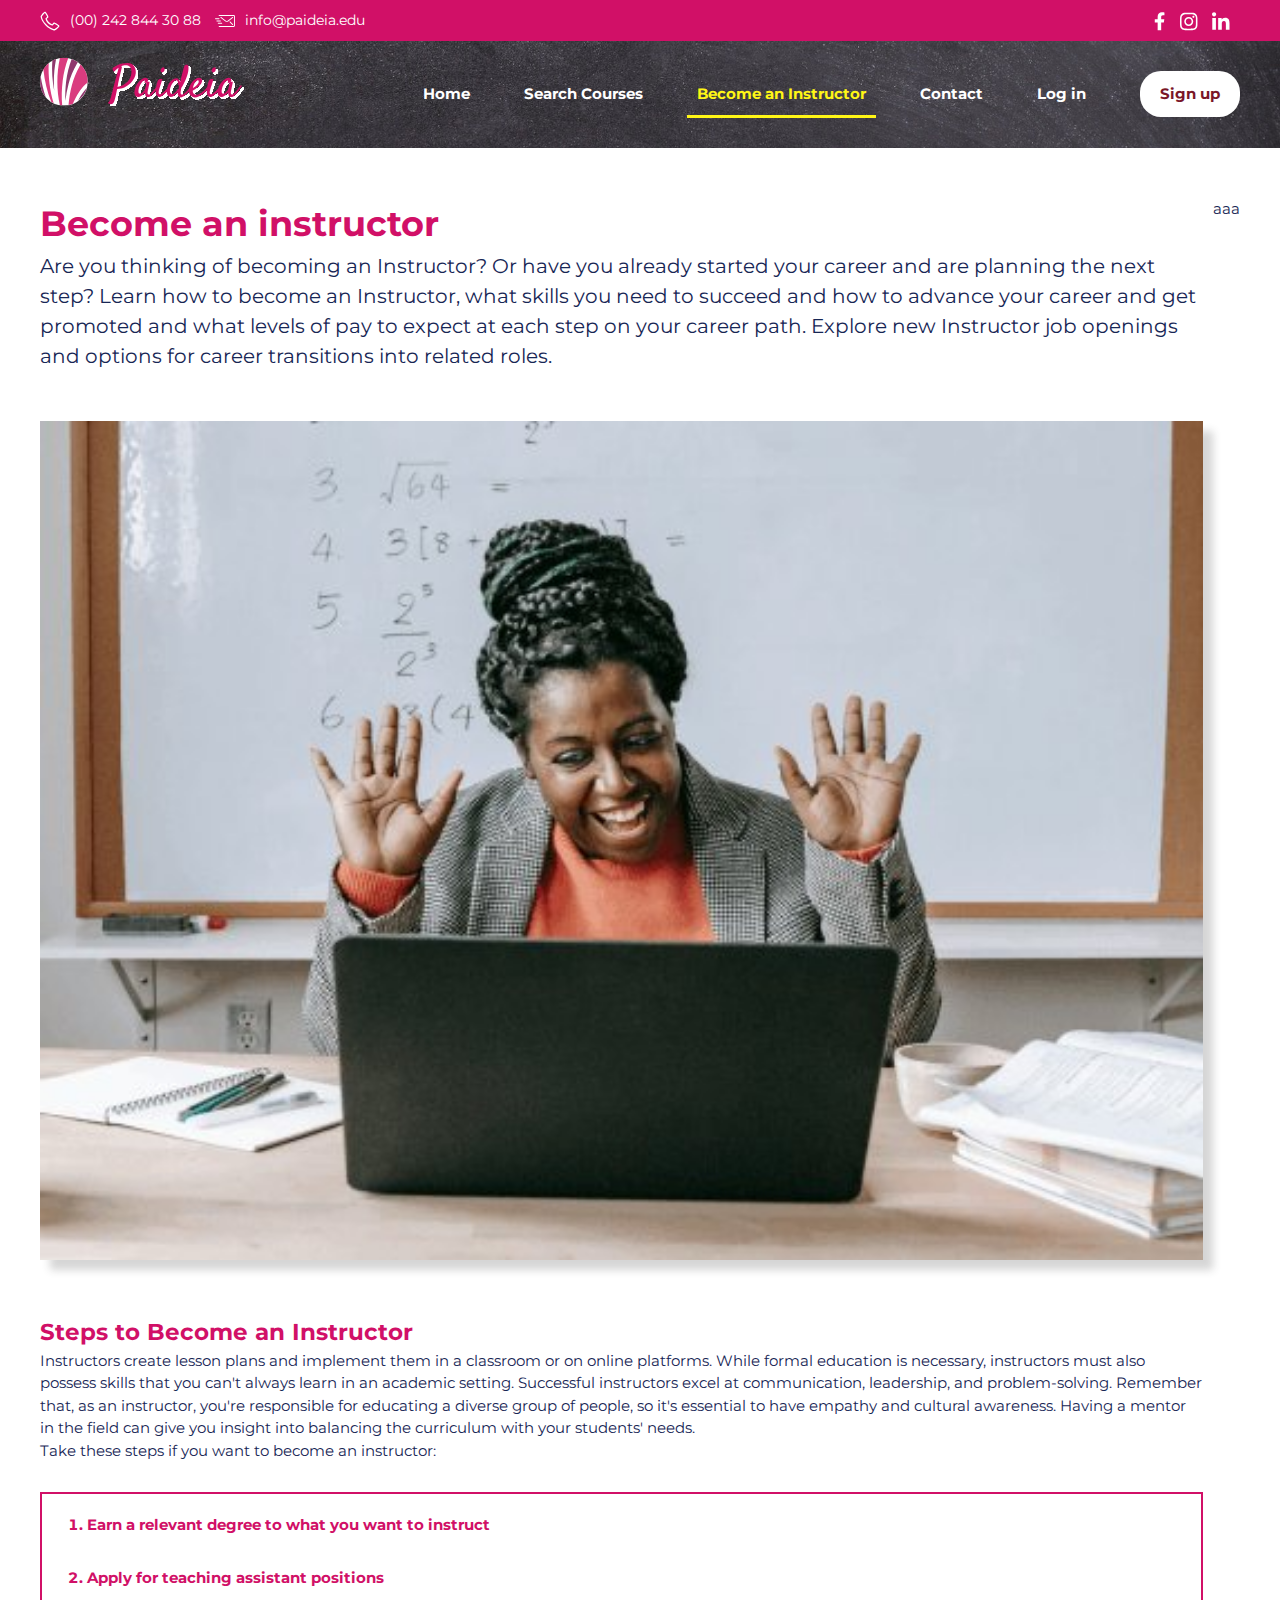
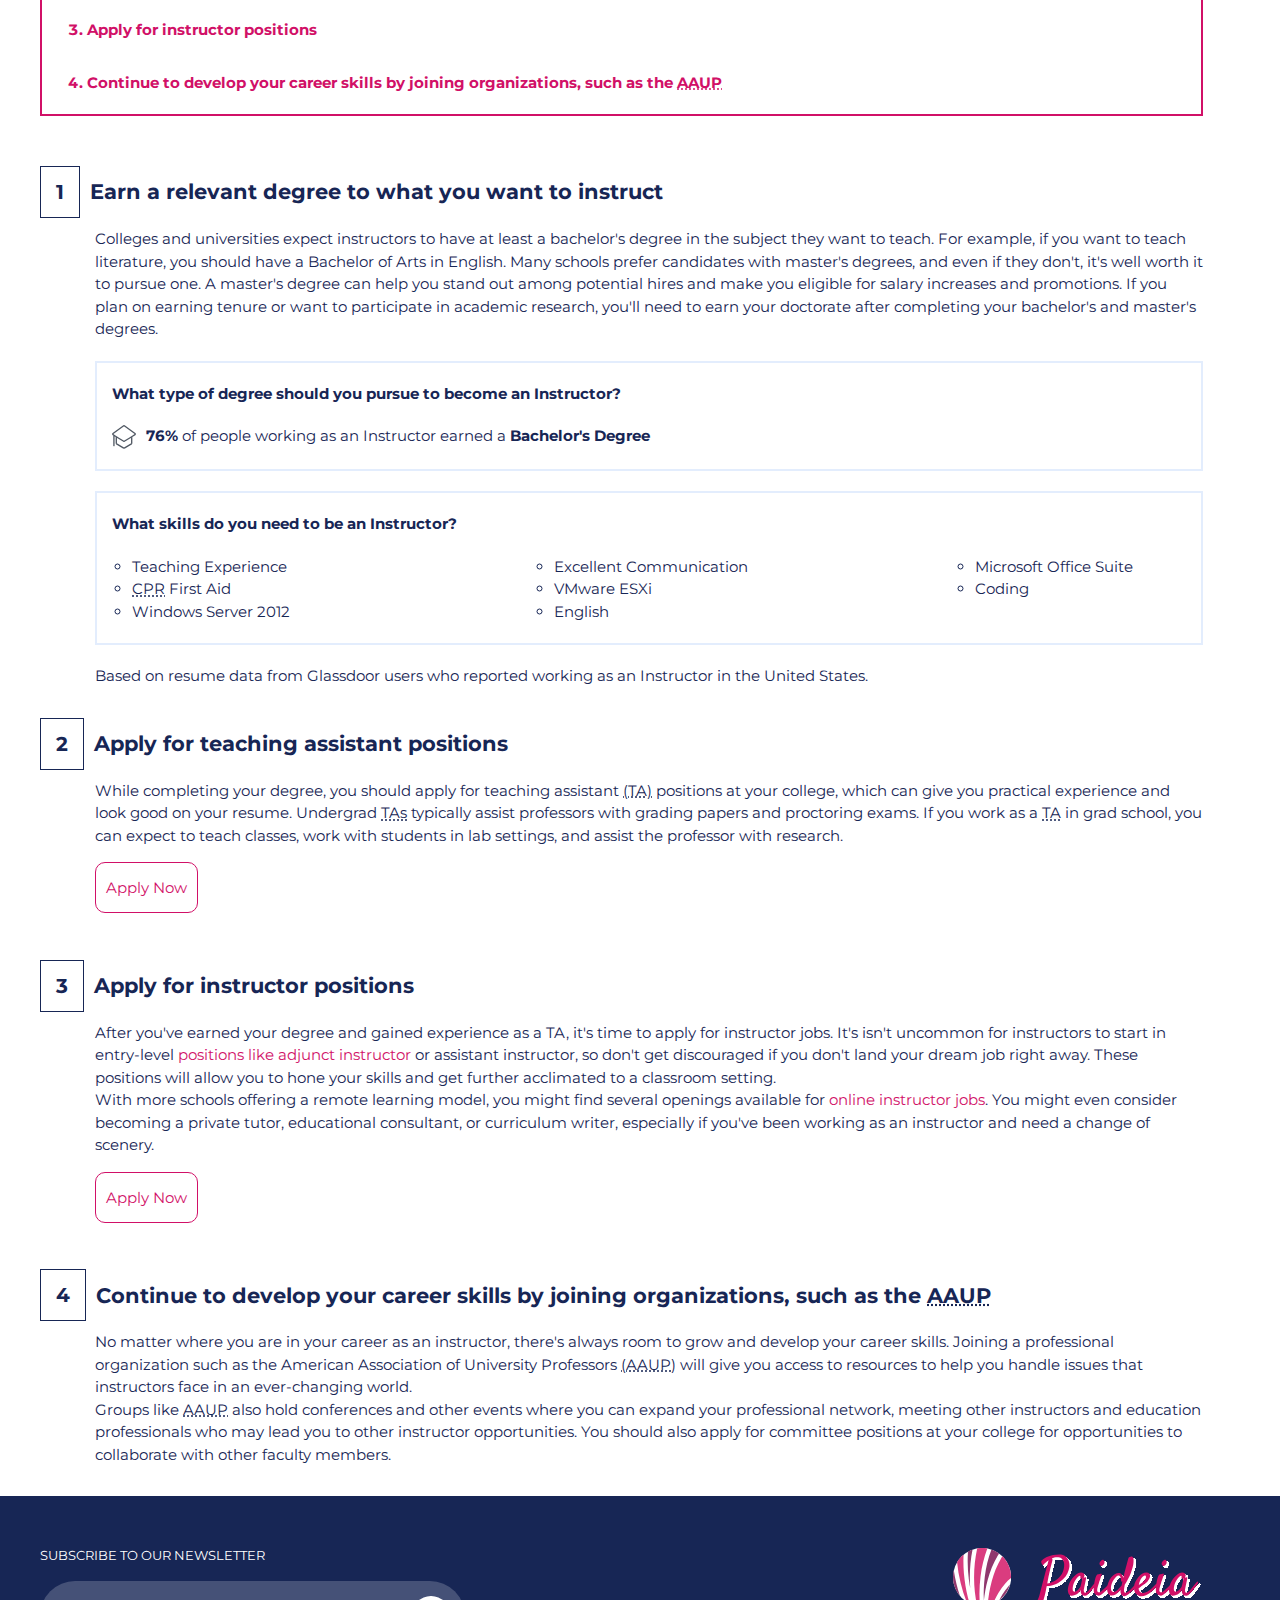
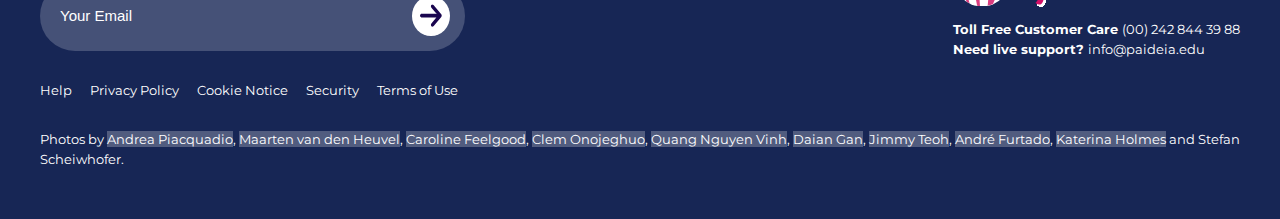
==== commit 809090f0: "fix become-an-instructor.html. Sarting with right panel" ====
--- a/become-an-instructor.html
+++ b/become-an-instructor.html
@@ -124,7 +124,7 @@
 
                     <div class="steps-sections">
                         <ol>
-                            <li id="step1">
+                            <li class="step" id="step1">
                                 <article>
                                     <div class="title-step">
                                         <h3>Earn a relevant degree to what you want to instruct</h3>
@@ -143,10 +143,44 @@
                                             or
                                             want to participate in academic research, you'll need to earn your doctorate
                                             after completing your bachelor's and master's degrees.</p>
+
+                                        <div class="step1-type1">
+                                            <p class="montserrat-bold">What type of degree should you pursue to become
+                                                an Instructor?
+                                            </p>
+                                            <div>
+                                                <span class="icon"></span>
+                                                <p>
+                                                    <span class="montserrat-bold">76%</span> of people working as an
+                                                    Instructor earned a <span class="montserrat-bold">Bachelor's
+                                                        Degree</span>
+                                                </p>
+                                            </div>
+                                        </div>
+
+                                        <div class="step1-type2">
+                                            <p class="montserrat-bold">What skills do you need to be an Instructor?</p>
+                                            <ul>
+                                                <li>Teaching Experience</li>
+                                                <li><abbr title="cardiopulmonary resuscitation">CPR</abbr> First Aid
+                                                </li>
+                                                <li>Windows Server 2012</li>
+                                                <li>Excellent Communication</li>
+                                                <li><abbr tiitle="Virtual Machine Software">VMware</abbr> <abbr
+                                                        tiitle="Elastic Search X integrated">ESXi</abbr></li>
+                                                <li>English</li>
+                                                <li>Microsoft Office Suite</li>
+                                                <li>Coding</li>
+                                            </ul>
+                                        </div>
+
+
+                                        <p>Based on resume data from Glassdoor users who reported working as an
+                                            Instructor in the United States.</p>
                                     </div>
                                 </article>
                             </li>
-                            <li id="step2">
+                            <li class="step" id="step2">
                                 <article>
                                     <div class="title-step">
                                         <h3>Apply for teaching assistant positions</h3>
@@ -169,7 +203,7 @@
                                     </div>
                                 </article>
                             </li>
-                            <li id="step3">
+                            <li class="step" id="step3">
                                 <article>
                                     <div class="title-step">
                                         <h3>Apply for instructor positions</h3>
@@ -198,7 +232,7 @@
                                 </article>
 
                             </li>
-                            <li id="step4">
+                            <li class="step" id="step4">
                                 <article>
                                     <div class="title-step">
                                         <h3>Continue to develop your career skills by joining organizations, such as the
--- a/css/estils.css
+++ b/css/estils.css
@@ -800,7 +800,7 @@
 .steps {
     border: 2px solid var(--main-color);
     padding: 2rem 0 2rem 3.5rem;
-    margin: 2rem 0 3rem 0;
+    margin: 3rem 0 5rem 0;
 }
 
 .steps ul {
@@ -839,11 +839,11 @@
     counter-reset: item;
 }
 
-ol li {
+ol .step {
     counter-increment: item;
 }
 
-ol li .title-step::before {
+ol .step .title-step::before {
     content: counter(item) '';
     border: 1px solid var(--text-color);
     padding: 1rem 1.5rem;
@@ -862,6 +862,52 @@
     color: var(--dark-color);
     text-decoration: underline;
 }
+
+
+.step1-type1,
+.step1-type2 {
+    border: 2px solid var(--bg-light-blue);
+    margin: 2rem auto;
+    padding: 2rem 1.5rem;
+}
+
+.step1-type1,
+.step1-type2 {
+    display: grid;
+    gap: 2rem;
+    grid-template-columns: 1fr;
+    grid-template-rows: 2fr;
+}
+
+.step1-type2 ul{
+    counter-reset: none;
+    column-count: 1;
+    column-gap: 20%;
+    list-style-type: circle;
+    margin-left: 2rem;
+}
+
+.step1-type1 div{
+    display: flex;
+    flex-direction: row;
+    justify-content: flex-start;
+    align-items: flex-start;
+    gap: 1rem;
+} 
+
+
+.step1-type1 .icon::before{
+    background-image: url(../img/icon-academic.svg);
+    background-repeat: no-repeat;
+    background-size: cover;
+    background-position: center;
+    display: inline-block;
+    width: 24px;
+    height: 24px;
+    content: ' ';
+    vertical-align: middle;
+}
+
 
 
 /* Estilos responsivos */
@@ -984,6 +1030,10 @@
     .btn-solutions {
         padding: 5rem 0 3rem 11rem;
     }
+
+    .step1-type2 ul{
+        column-gap: 100%;
+    }
 }
 
 
@@ -1121,6 +1171,12 @@
     .grid-instructor {
         grid-template-columns: 1fr 1fr;
     }
+
+    .step1-type2 ul{
+        column-count: 3;
+        column-gap: 15%;
+    }
+    
 }
 
 /* Estilos para tabletas*/
@@ -1252,6 +1308,11 @@
     .grid-cat {
         grid-template-columns: 1fr 1fr;
     }
+
+    .step1-type2 ul{
+        column-count: 3;
+        column-gap: 15%;
+    }
 }
 
 /* Estilos para ordenadores */
@@ -1416,4 +1477,8 @@
         justify-content: space-between;
         align-items: flex-start;
     }
+
+    .step1-type2 ul{
+        column-count: 3;
+    }
 }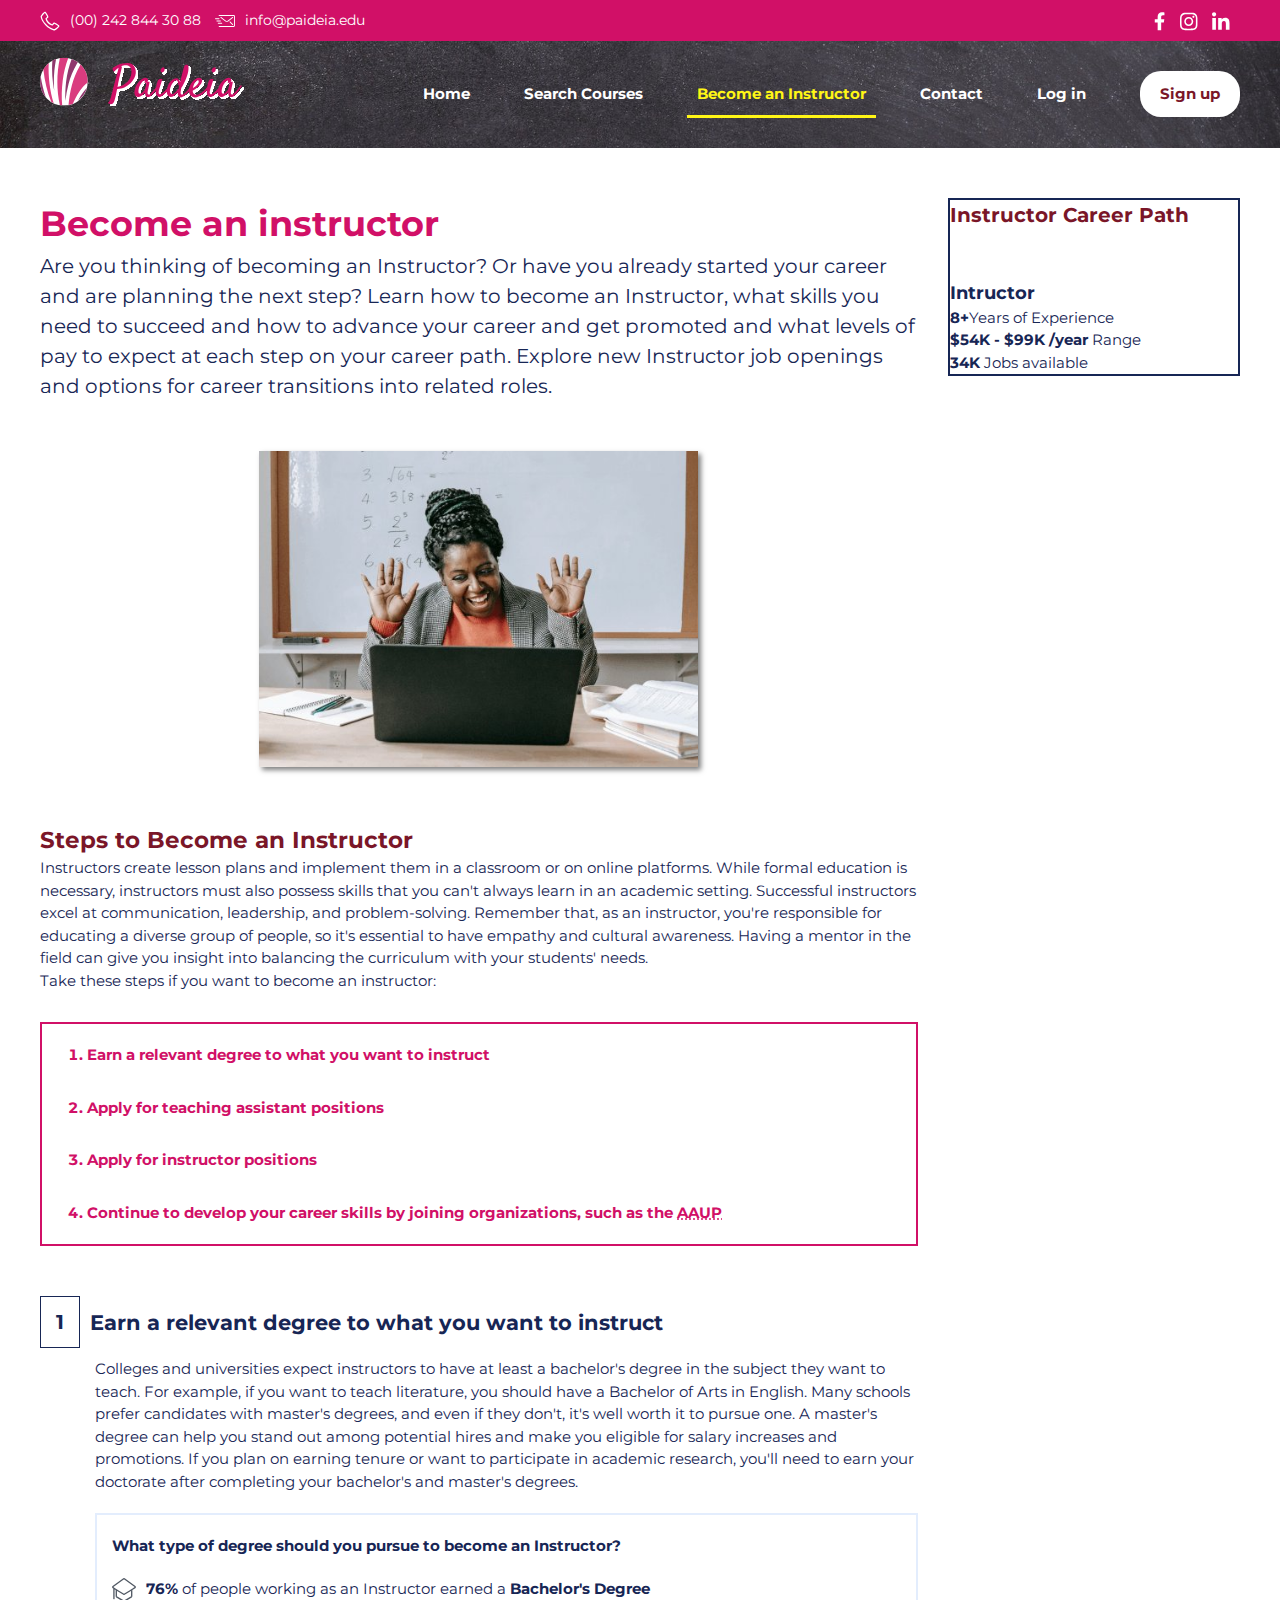
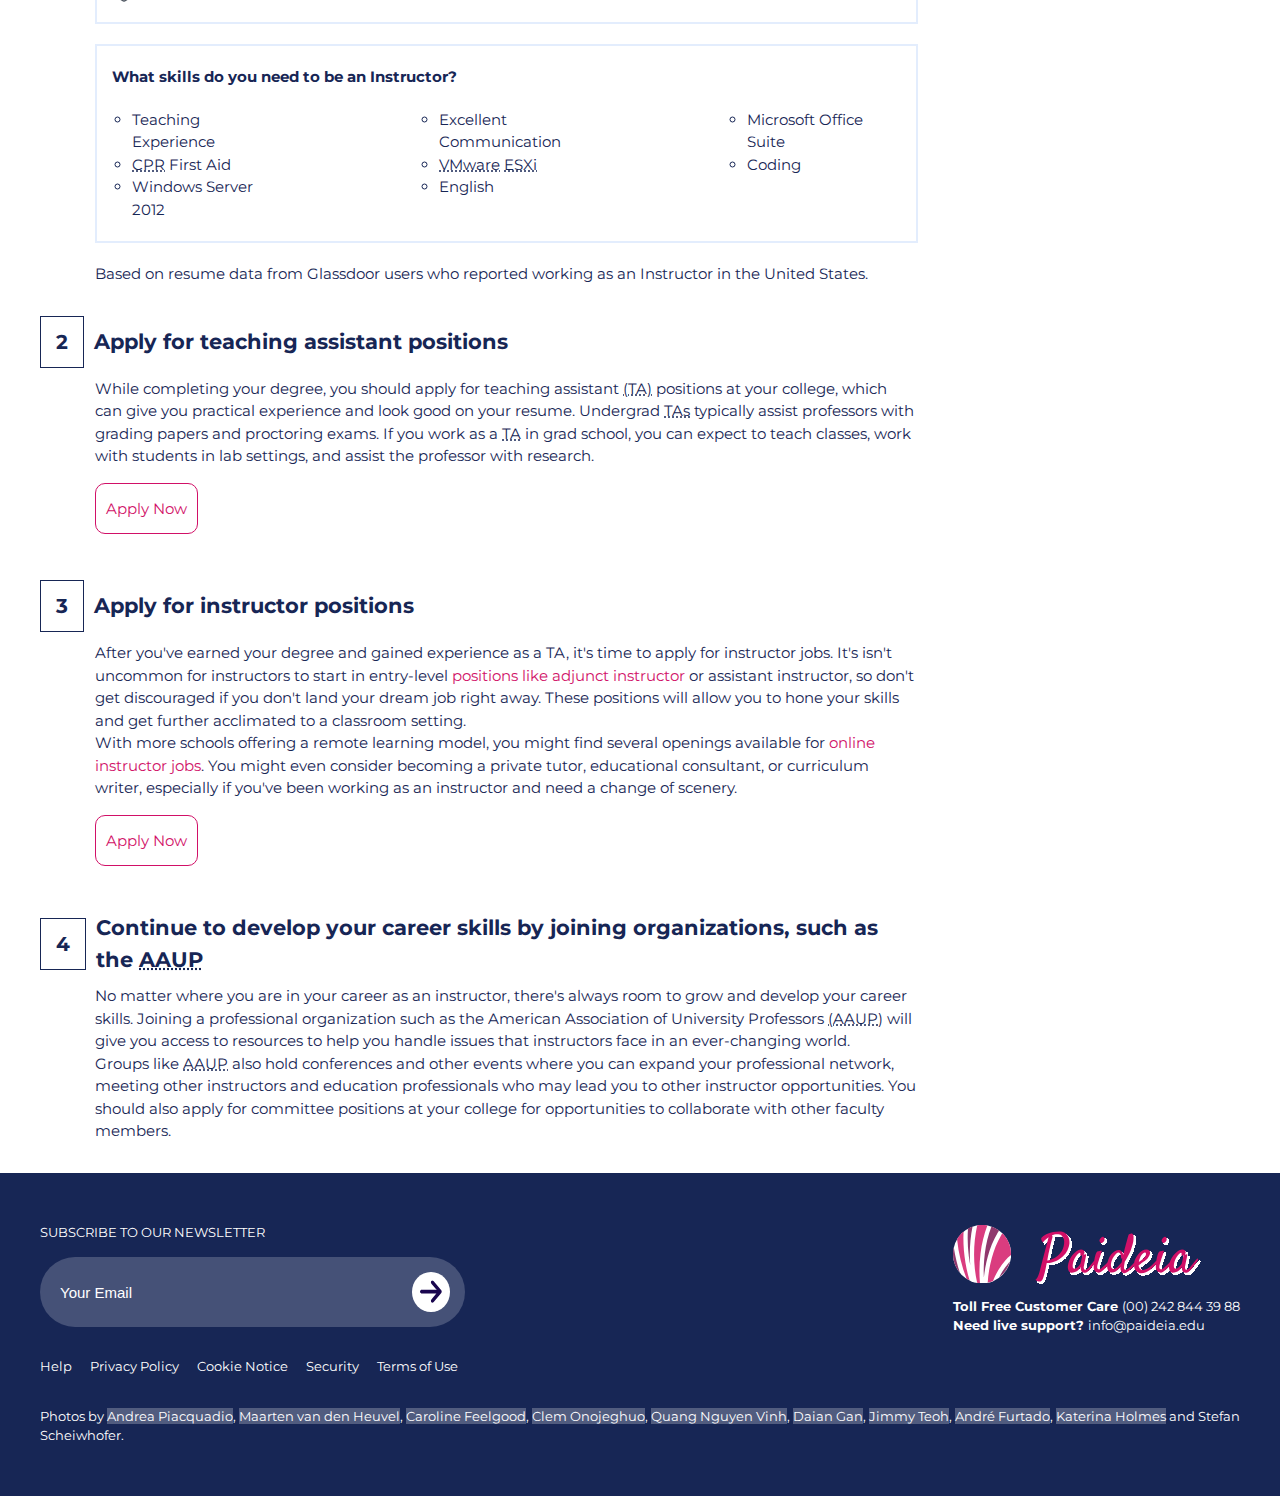
==== commit ce898349: "doing rigth panel" ====
--- a/become-an-instructor.html
+++ b/become-an-instructor.html
@@ -98,7 +98,7 @@
                 </section>
 
                 <section>
-                    <h2>Steps to Become an Instructor</h2>
+                    <h2 class="dark-color">Steps to Become an Instructor</h2>
                     <p>Instructors create lesson plans and implement them in a classroom or on online platforms.
                         While formal education is necessary, instructors must also possess skills that you can't
                         always learn in an academic setting. Successful instructors excel at communication,
@@ -166,8 +166,8 @@
                                                 </li>
                                                 <li>Windows Server 2012</li>
                                                 <li>Excellent Communication</li>
-                                                <li><abbr tiitle="Virtual Machine Software">VMware</abbr> <abbr
-                                                        tiitle="Elastic Search X integrated">ESXi</abbr></li>
+                                                <li><abbr title="Virtual Machine Software">VMware</abbr> <abbr
+                                                        title="Elastic Search X integrated">ESXi</abbr></li>
                                                 <li>English</li>
                                                 <li>Microsoft Office Suite</li>
                                                 <li>Coding</li>
@@ -265,10 +265,58 @@
                         </ol>
                     </div>
                 </section>
-
-            </div>
+            </div>
+
             <div class="panel-right">
-                <p>aaa</p>
+                <article class="career-path">
+                    <h2>Instructor Career Path</h2>
+                    <ol>
+                        <li class="paths">
+                            <section>
+                                <div class="title-path">
+                                    <h3>Intructor</h3>
+                                </div>
+                                <div class="desc-path">
+                                    <ul>
+                                        <li>
+                                            <span class="icon-calendar"></span>
+                                            <p><span class="montserrat-bold ">8+</span>Years of Experience</p>
+                                        </li>
+                                        <li>
+                                            <span class="icon-money"></span>
+                                            <p><span class="montserrat-bold ">$54K - $99K /year</span> Range</p>
+                                        </li>
+                                        <li>
+                                            <span class="icon-works"></span>
+                                            <p><span class="montserrat-bold ">34K</span> Jobs available</p>
+                                        </li>
+                                    </ul>
+                                </div>
+                            </section>
+                        </li>
+                        <li>
+                            <ul>
+                                <li></li>
+                                <li></li>
+                                <li></li>
+                            </ul>
+                        </li>
+                        <li>
+                            <ul>
+                                <li></li>
+                                <li></li>
+                                <li></li>
+                            </ul>
+                        </li>
+                        <li>
+                            <ul>
+                                <li></li>
+                                <li></li>
+                                <li></li>
+                            </ul>
+                        </li>
+                    </ol>
+                </article>
             </div>
         </div>
     </main>
--- a/css/estils.css
+++ b/css/estils.css
@@ -16,6 +16,8 @@
     --border-10px: 1rem;
     --border-21px: 2.1rem;
     --border-35px: 3.5rem;
+    --box-sadow: 3px 3px 5px rgba(0, 0, 0, 0.5);
+    --zoom-in: scale(1.1);
 }
 
 .satisfy-regular {
@@ -428,6 +430,9 @@
     text-align: left;
     position: relative;
     object-fit: contain;
+    overflow: hidden;
+    border-top-left-radius: var(--border-10px);
+    border-top-right-radius: var(--border-10px);
 }
 
 .course figure h3 {
@@ -450,8 +455,6 @@
     width: 100%;
     height: auto;
     object-fit: contain;
-    border-top-left-radius: var(--border-10px);
-    border-top-right-radius: var(--border-10px);
     aspect-ratio: 600/400;
 }
 
@@ -506,7 +509,7 @@
     padding: .5rem 1rem;
     margin: 1rem;
     position: absolute;
-
+    z-index: 1;
 }
 
 .course figure .target-new {
@@ -523,7 +526,18 @@
 .course:hover {
     border-radius: var(--border-10px);
     border: 1px solid var(--text-color);
-    box-shadow: 3px 3px 5px rgba(0, 0, 0, 0.5);
+    box-shadow: var(--box-sadow);
+}
+
+.course:hover img.fluid {
+    /* width: 100%;
+    height: auto;
+    object-fit: contain;
+    border-top-left-radius: var(--border-10px);
+    border-top-right-radius: var(--border-10px);
+    aspect-ratio: 600/400; */
+    transform: var(--zoom-in);
+    transition: transform 0.3s ease-in-out;
 }
 
 .course-all {
@@ -674,9 +688,8 @@
 }
 
 .bg-student img {
-
     border-radius: var(--border-10px);
-    object-fit: contain;
+    object-fit: cover;
 }
 
 .top-categories {
@@ -734,6 +747,11 @@
     height: auto;
     object-fit: contain;
     aspect-ratio: 520 / 375;
+    box-shadow: var(--box-sadow);
+}
+
+.img-instructor {
+    width: 90%;
 }
 
 .grid-instructor img {
@@ -745,15 +763,6 @@
     max-width: 100%;
     margin: 5rem auto;
 }
-
-
-
-.img-instructor {
-    /* margin: 3rem 0 5rem 0; */
-    width: 100%;
-    box-shadow: 10px 10px 8px #33333333;
-}
-
 
 .instructor .btn {
     margin-top: 3rem;
@@ -834,15 +843,18 @@
     gap: 3rem;
 }
 
+.career-path ol,
 .steps-sections ol {
     list-style-type: none;
     counter-reset: item;
 }
 
+ol .path,
 ol .step {
     counter-increment: item;
 }
 
+ol .path .title-path::before,
 ol .step .title-step::before {
     content: counter(item) '';
     border: 1px solid var(--text-color);
@@ -879,7 +891,7 @@
     grid-template-rows: 2fr;
 }
 
-.step1-type2 ul{
+.step1-type2 ul {
     counter-reset: none;
     column-count: 1;
     column-gap: 20%;
@@ -887,16 +899,16 @@
     margin-left: 2rem;
 }
 
-.step1-type1 div{
+.step1-type1 div {
     display: flex;
     flex-direction: row;
     justify-content: flex-start;
     align-items: flex-start;
     gap: 1rem;
-} 
-
-
-.step1-type1 .icon::before{
+}
+
+
+.step1-type1 .icon::before {
     background-image: url(../img/icon-academic.svg);
     background-repeat: no-repeat;
     background-size: cover;
@@ -908,6 +920,30 @@
     vertical-align: middle;
 }
 
+.career-path {
+    color: var(--text-color);
+    border: 2px solid var(--text-color);
+    display: flex;
+    flex-direction: column;
+    gap: 2rem;
+}
+
+/* .career-path h2{
+    width: 100%;
+    color: var(--text-color);
+    font-weight: 700;
+    background-color: var(--bg-light-blue);
+    border-bottom: 2px solid var(--text-color);
+}
+
+.career-path h2, .career-path ol{
+    padding: 0 2rem;
+}
+
+.career-path h2{
+    margin: 0; */
+
+}
 
 
 /* Estilos responsivos */
@@ -1031,8 +1067,12 @@
         padding: 5rem 0 3rem 11rem;
     }
 
-    .step1-type2 ul{
+    .step1-type2 ul {
         column-gap: 100%;
+    }
+
+    .img-instructor {
+        width: 90%;
     }
 }
 
@@ -1172,11 +1212,15 @@
         grid-template-columns: 1fr 1fr;
     }
 
-    .step1-type2 ul{
+    .step1-type2 ul {
         column-count: 3;
         column-gap: 15%;
     }
-    
+
+    .img-instructor {
+        width: 75%;
+    }
+
 }
 
 /* Estilos para tabletas*/
@@ -1309,9 +1353,13 @@
         grid-template-columns: 1fr 1fr;
     }
 
-    .step1-type2 ul{
+    .step1-type2 ul {
         column-count: 3;
         column-gap: 15%;
+    }
+
+    .img-instructor {
+        width: 70%;
     }
 }
 
@@ -1478,7 +1526,24 @@
         align-items: flex-start;
     }
 
-    .step1-type2 ul{
+    .img-instructor {
+        width: 50%;
+    }
+
+    .step1-type2 ul {
         column-count: 3;
     }
+
+    .hight-flex {
+        gap: 3rem;
+    }
+
+
+    .panel-left {
+        width: 75%;
+    }
+    .panel-right {
+        width: 25%;
+    }
+
 }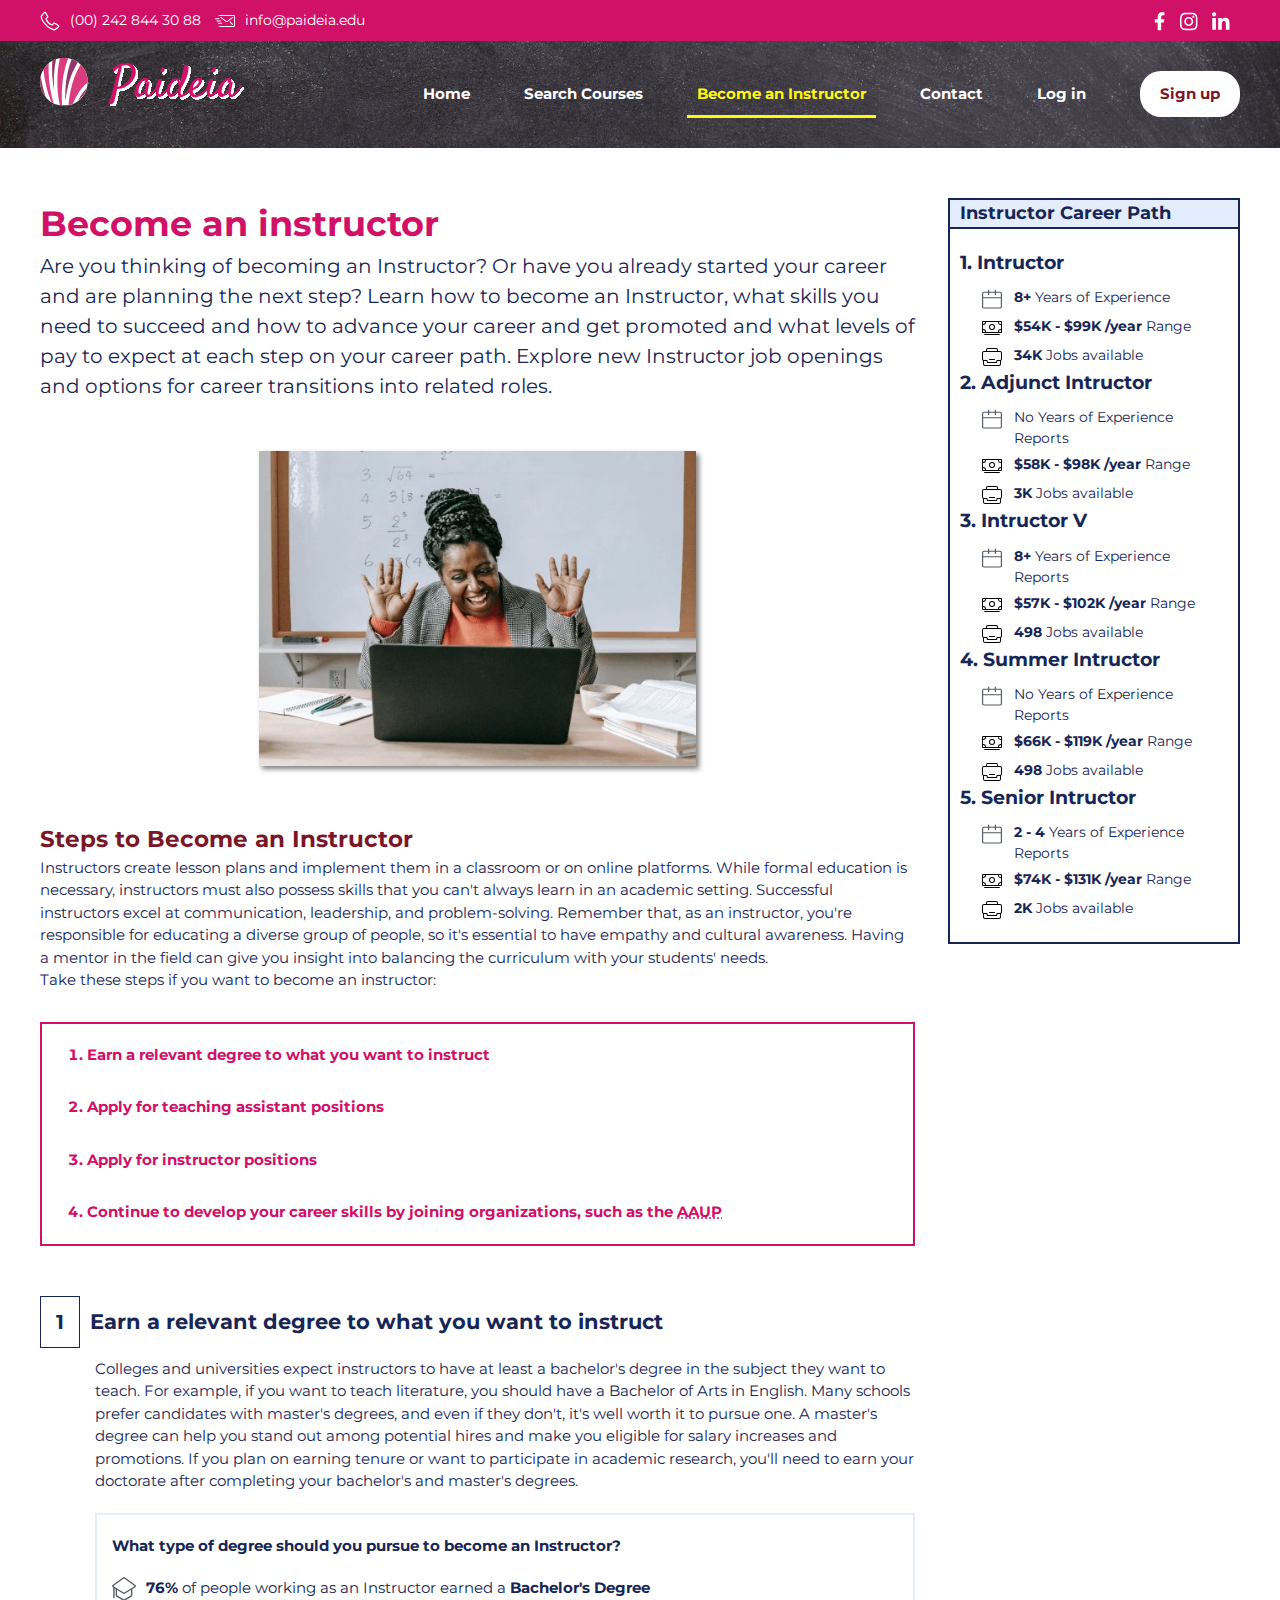
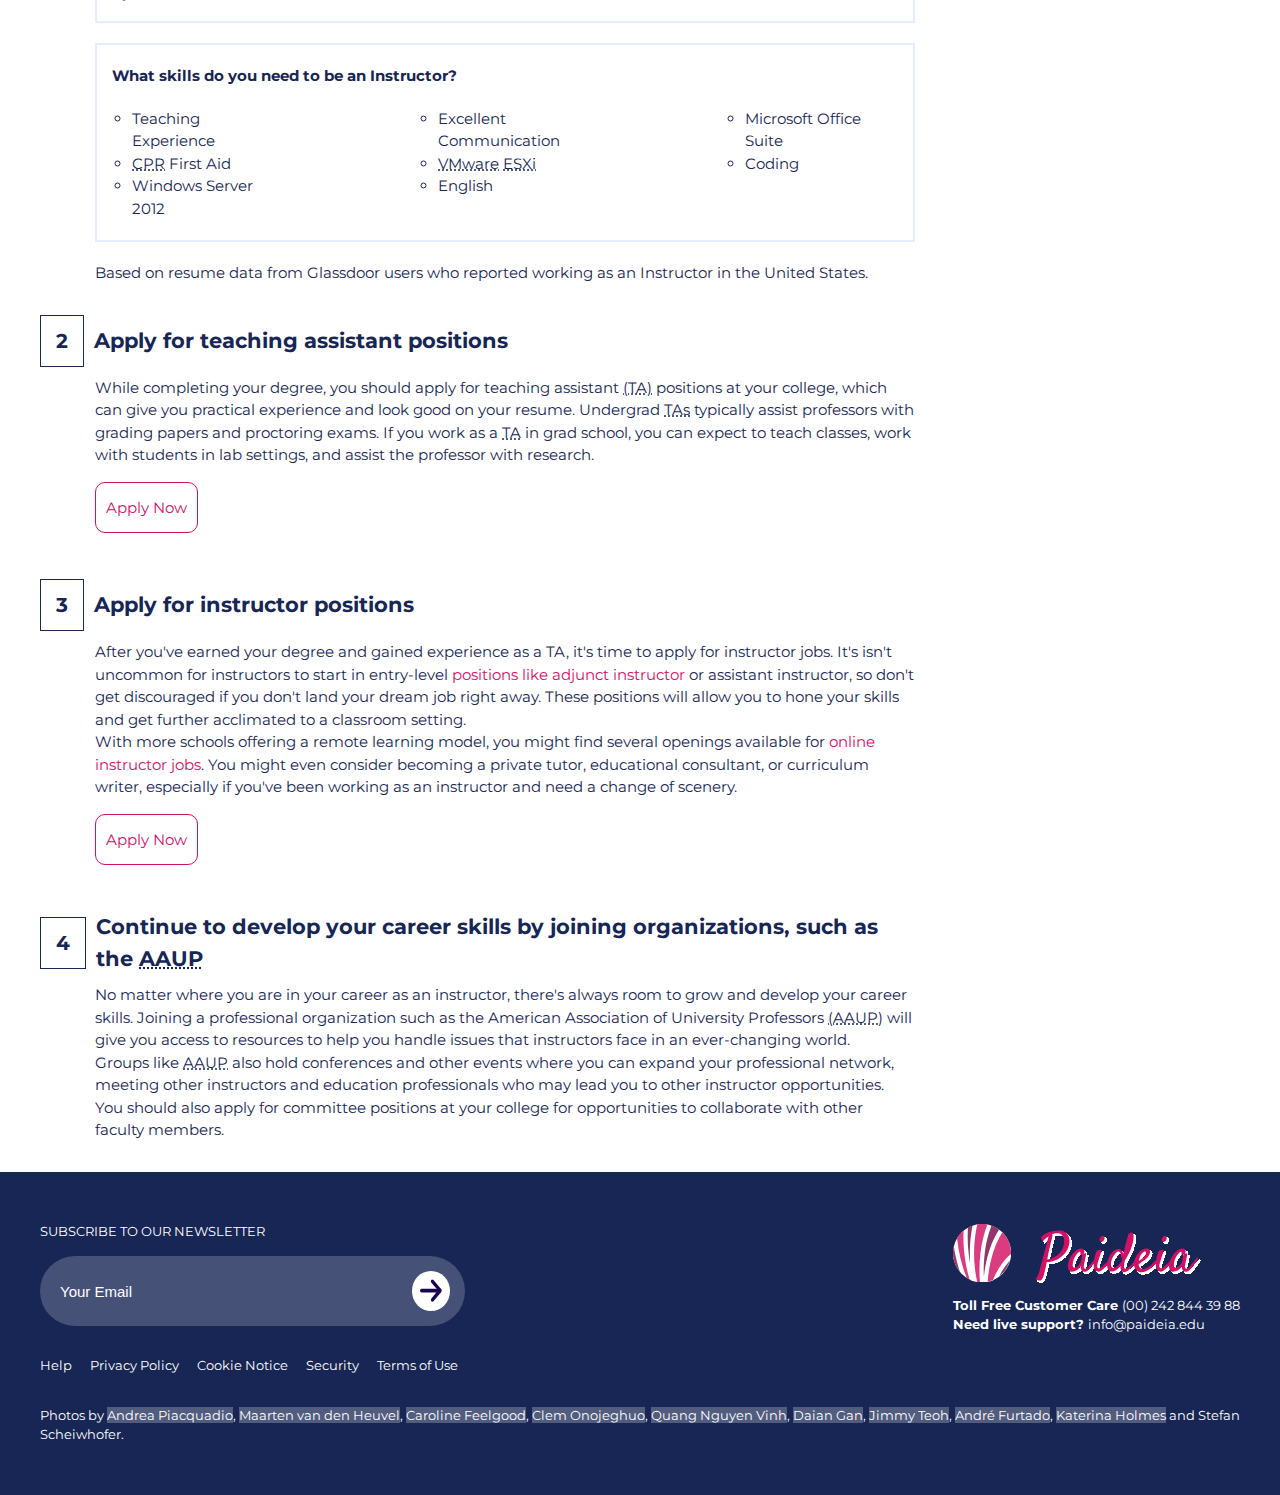
==== commit 8f0c77ef: "fiizin icons" ====
--- a/become-an-instructor.html
+++ b/become-an-instructor.html
@@ -149,7 +149,7 @@
                                                 an Instructor?
                                             </p>
                                             <div>
-                                                <span class="icon"></span>
+                                                <span class="icon academic"></span>
                                                 <p>
                                                     <span class="montserrat-bold">76%</span> of people working as an
                                                     Instructor earned a <span class="montserrat-bold">Bachelor's
@@ -270,50 +270,120 @@
             <div class="panel-right">
                 <article class="career-path">
                     <h2>Instructor Career Path</h2>
-                    <ol>
-                        <li class="paths">
-                            <section>
-                                <div class="title-path">
-                                    <h3>Intructor</h3>
-                                </div>
-                                <div class="desc-path">
-                                    <ul>
-                                        <li>
-                                            <span class="icon-calendar"></span>
-                                            <p><span class="montserrat-bold ">8+</span>Years of Experience</p>
-                                        </li>
-                                        <li>
-                                            <span class="icon-money"></span>
-                                            <p><span class="montserrat-bold ">$54K - $99K /year</span> Range</p>
-                                        </li>
-                                        <li>
-                                            <span class="icon-works"></span>
-                                            <p><span class="montserrat-bold ">34K</span> Jobs available</p>
-                                        </li>
-                                    </ul>
-                                </div>
-                            </section>
+                    <ol class="paths">
+                        <li class="path">
+                            <div class="title-path">
+                                <h3>Intructor</h3>
+                            </div>
+                            <div class="desc-path">
+                                <ul>
+                                    <li>
+                                        <span class="icon calendar"></span>
+                                        <p>
+                                            <span class="montserrat-bold">8+</span>
+                                            Years of Experience
+                                        </p>
+                                    </li>
+                                    <li>
+                                        <span class="icon money"></span>
+                                        <p><span class="montserrat-bold ">$54K - $99K /year</span> Range</p>
+                                    </li>
+                                    <li>
+                                        <span class="icon wallet"></span>
+                                        <p><span class="montserrat-bold ">34K</span> Jobs available</p>
+                                    </li>
+                                </ul>
+                            </div>
                         </li>
-                        <li>
-                            <ul>
-                                <li></li>
-                                <li></li>
-                                <li></li>
-                            </ul>
+                        <li class="path">
+                            <div class="title-path">
+                                <h3>Adjunct Intructor</h3>
+                            </div>
+                            <div class="desc-path">
+                                <ul>
+                                    <li>
+                                        <span class="icon calendar"></span>
+                                        <p>No Years of Experience Reports</p>
+                                    </li>
+                                    <li>
+                                        <span class="icon money"></span>
+                                        <p><span class="montserrat-bold ">$58K - $98K /year</span> Range</p>
+                                    </li>
+                                    <li>
+                                        <span class="icon wallet"></span>
+                                        <p><span class="montserrat-bold ">3K</span> Jobs available</p>
+                                    </li>
+                                </ul>
+                            </div>
                         </li>
-                        <li>
-                            <ul>
-                                <li></li>
-                                <li></li>
-                                <li></li>
-                            </ul>
+                        <li class="path">
+                            <div class="title-path">
+                                <h3>Intructor V</h3>
+                            </div>
+                            <div class="desc-path">
+                                <ul>
+                                    <li>
+                                        <span class="icon calendar"></span>
+                                        <p>
+                                            <span class="montserrat-bold">8+</span>
+                                            Years of Experience Reports
+                                        </p>
+                                    </li>
+                                    <li>
+                                        <span class="icon money"></span>
+                                        <p><span class="montserrat-bold ">$57K - $102K /year</span> Range</p>
+                                    </li>
+                                    <li>
+                                        <span class="icon wallet"></span>
+                                        <p><span class="montserrat-bold ">498</span> Jobs available</p>
+                                    </li>
+                                </ul>
+                            </div>
                         </li>
-                        <li>
-                            <ul>
-                                <li></li>
-                                <li></li>
-                                <li></li>
-                            </ul>
+                        <li class="path">
+                            <div class="title-path">
+                                <h3>Summer Intructor</h3>
+                            </div>
+                            <div class="desc-path">
+                                <ul>
+                                    <li>
+                                        <span class="icon calendar"></span>
+                                        <p>No Years of Experience Reports</p>
+                                    </li>
+                                    <li>
+                                        <span class="icon money"></span>
+                                        <p><span class="montserrat-bold ">$66K - $119K /year</span> Range</p>
+                                    </li>
+                                    <li>
+                                        <span class="icon wallet"></span>
+                                        <p><span class="montserrat-bold ">498</span> Jobs available</p>
+                                    </li>
+                                </ul>
+                            </div>
+                        </li>
+                        <li class="path">
+                            <div class="title-path">
+                                <h3>Senior Intructor</h3>
+                            </div>
+                            <div class="desc-path">
+                                <ul>
+                                    <li>
+                                        <span class="icon calendar"></span>
+                                        <p>
+                                            <span class="montserrat-bold">2 - 4</span>
+                                            Years of Experience Reports
+                                        </p>
+                                    </li>
+                                    <li>
+                                        <span class="icon money"></span>
+                                        <p><span class="montserrat-bold ">$74K - $131K /year</span> Range</p>
+                                    </li>
+                                    <li>
+                                        <span class="icon wallet"></span>
+                                        <p><span class="montserrat-bold ">2K</span> Jobs available</p>
+                                    </li>
+                                </ul>
+                            </div>
                         </li>
                     </ol>
                 </article>
--- a/css/estils.css
+++ b/css/estils.css
@@ -781,7 +781,7 @@
     align-items: center;
     align-content: center;
     text-align: left;
-    gap: 1rem;
+    gap: 3rem;
     color: var(--text-color);
 }
 
@@ -804,7 +804,6 @@
     font-size: 1.5rem;
     padding-left: 5.5rem;
 }
-
 
 .steps {
     border: 2px solid var(--main-color);
@@ -843,18 +842,16 @@
     gap: 3rem;
 }
 
-.career-path ol,
+
 .steps-sections ol {
     list-style-type: none;
     counter-reset: item;
 }
 
-ol .path,
 ol .step {
     counter-increment: item;
 }
 
-ol .path .title-path::before,
 ol .step .title-step::before {
     content: counter(item) '';
     border: 1px solid var(--text-color);
@@ -899,7 +896,8 @@
     margin-left: 2rem;
 }
 
-.step1-type1 div {
+.step1-type1 div,
+.desc-path li {
     display: flex;
     flex-direction: row;
     justify-content: flex-start;
@@ -908,8 +906,7 @@
 }
 
 
-.step1-type1 .icon::before {
-    background-image: url(../img/icon-academic.svg);
+.icon::before {
     background-repeat: no-repeat;
     background-size: cover;
     background-position: center;
@@ -920,31 +917,84 @@
     vertical-align: middle;
 }
 
+.step1-type1 .academic::before {
+    background-image: url(../img/icon-academic.svg);
+}
+
+.calendar::before {
+    background-image: url(../img/calendar.svg);
+}
+
+.money::before {
+    background-image: url(../img/money.svg);
+}
+
+.wallet::before {
+    background-image: url(../img/wallet.svg);
+}
+
 .career-path {
     color: var(--text-color);
     border: 2px solid var(--text-color);
     display: flex;
     flex-direction: column;
     gap: 2rem;
-}
-
-/* .career-path h2{
+    font-size: 1.4rem;
+}
+
+.career-path h2 {
     width: 100%;
     color: var(--text-color);
     font-weight: 700;
     background-color: var(--bg-light-blue);
     border-bottom: 2px solid var(--text-color);
-}
-
-.career-path h2, .career-path ol{
-    padding: 0 2rem;
+    font-size: 1.8rem;
 }
 
 .career-path h2{
-    margin: 0; */
-
-}
-
+    padding: 0 1rem;
+}
+
+.career-path h2 {
+    margin: 0;
+
+}
+
+.paths {
+    list-style-type: none;
+    counter-reset: item;
+    padding: 0 1rem 2rem 1rem;
+
+}
+
+.path {
+    display: grid;
+    grid-template-rows: 3fr;
+    grid-template-columns: 1fr;
+    gap: 1rem;
+    counter-increment: item;
+}
+
+.title-path {
+    font-size: 1.6rem;
+}
+
+.title-path h3::before {
+    content: counter(item) '. ';
+    font-weight: 700;
+}
+
+.desc-path ul {
+    display: grid;
+    grid-template-rows: 3fr;
+    grid-template-columns: 1fr;
+    gap: 0.5rem;
+    padding-left: 2rem;
+}
+
+.panel-left {
+    padding-right: 0.25rem;
+}
 
 /* Estilos responsivos */
 /* Estilos para mobil */
@@ -1074,8 +1124,11 @@
     .img-instructor {
         width: 90%;
     }
-}
-
+
+    .panel-right {
+        width: 60%;
+    }
+}
 
 /* Estilos para tabletas */
 @media (601px <=width < 992px) {
@@ -1221,6 +1274,8 @@
         width: 75%;
     }
 
+
+
 }
 
 /* Estilos para tabletas*/
@@ -1534,14 +1589,10 @@
         column-count: 3;
     }
 
-    .hight-flex {
-        gap: 3rem;
-    }
-
-
     .panel-left {
         width: 75%;
     }
+
     .panel-right {
         width: 25%;
     }
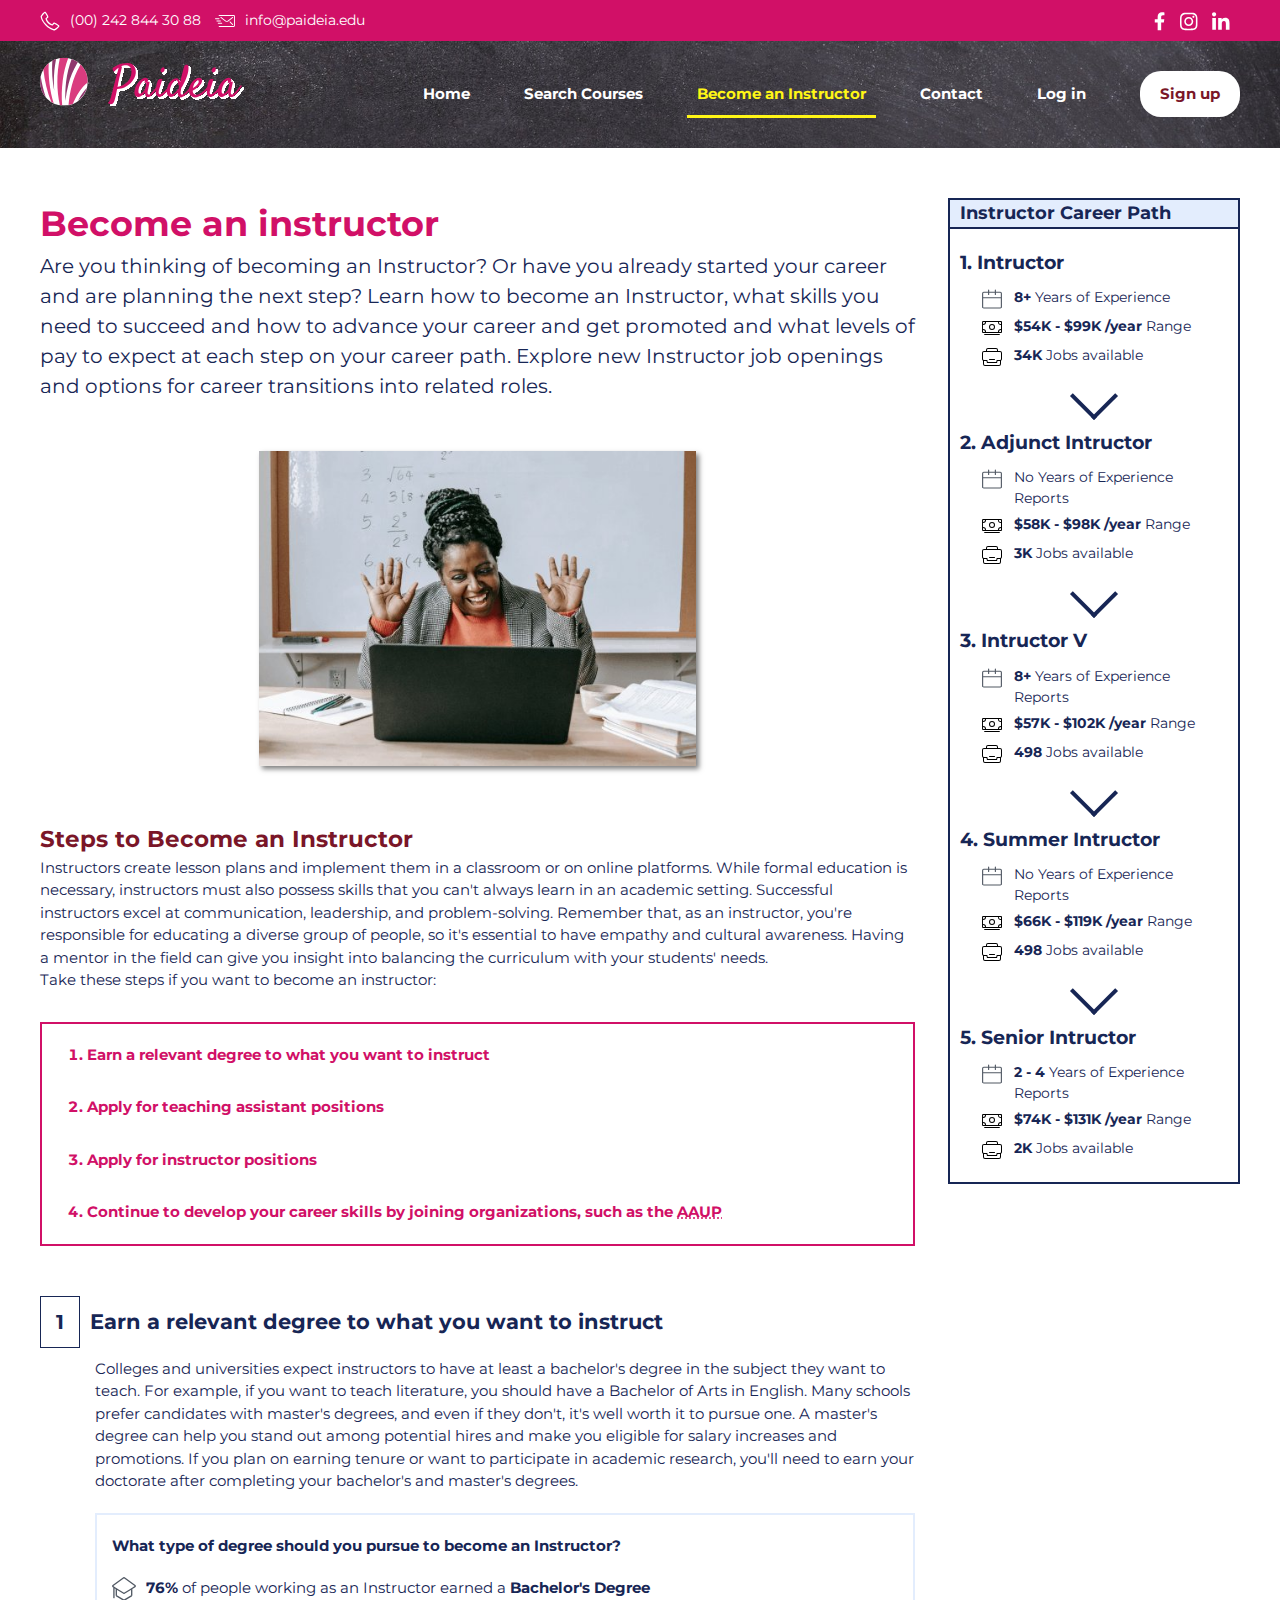
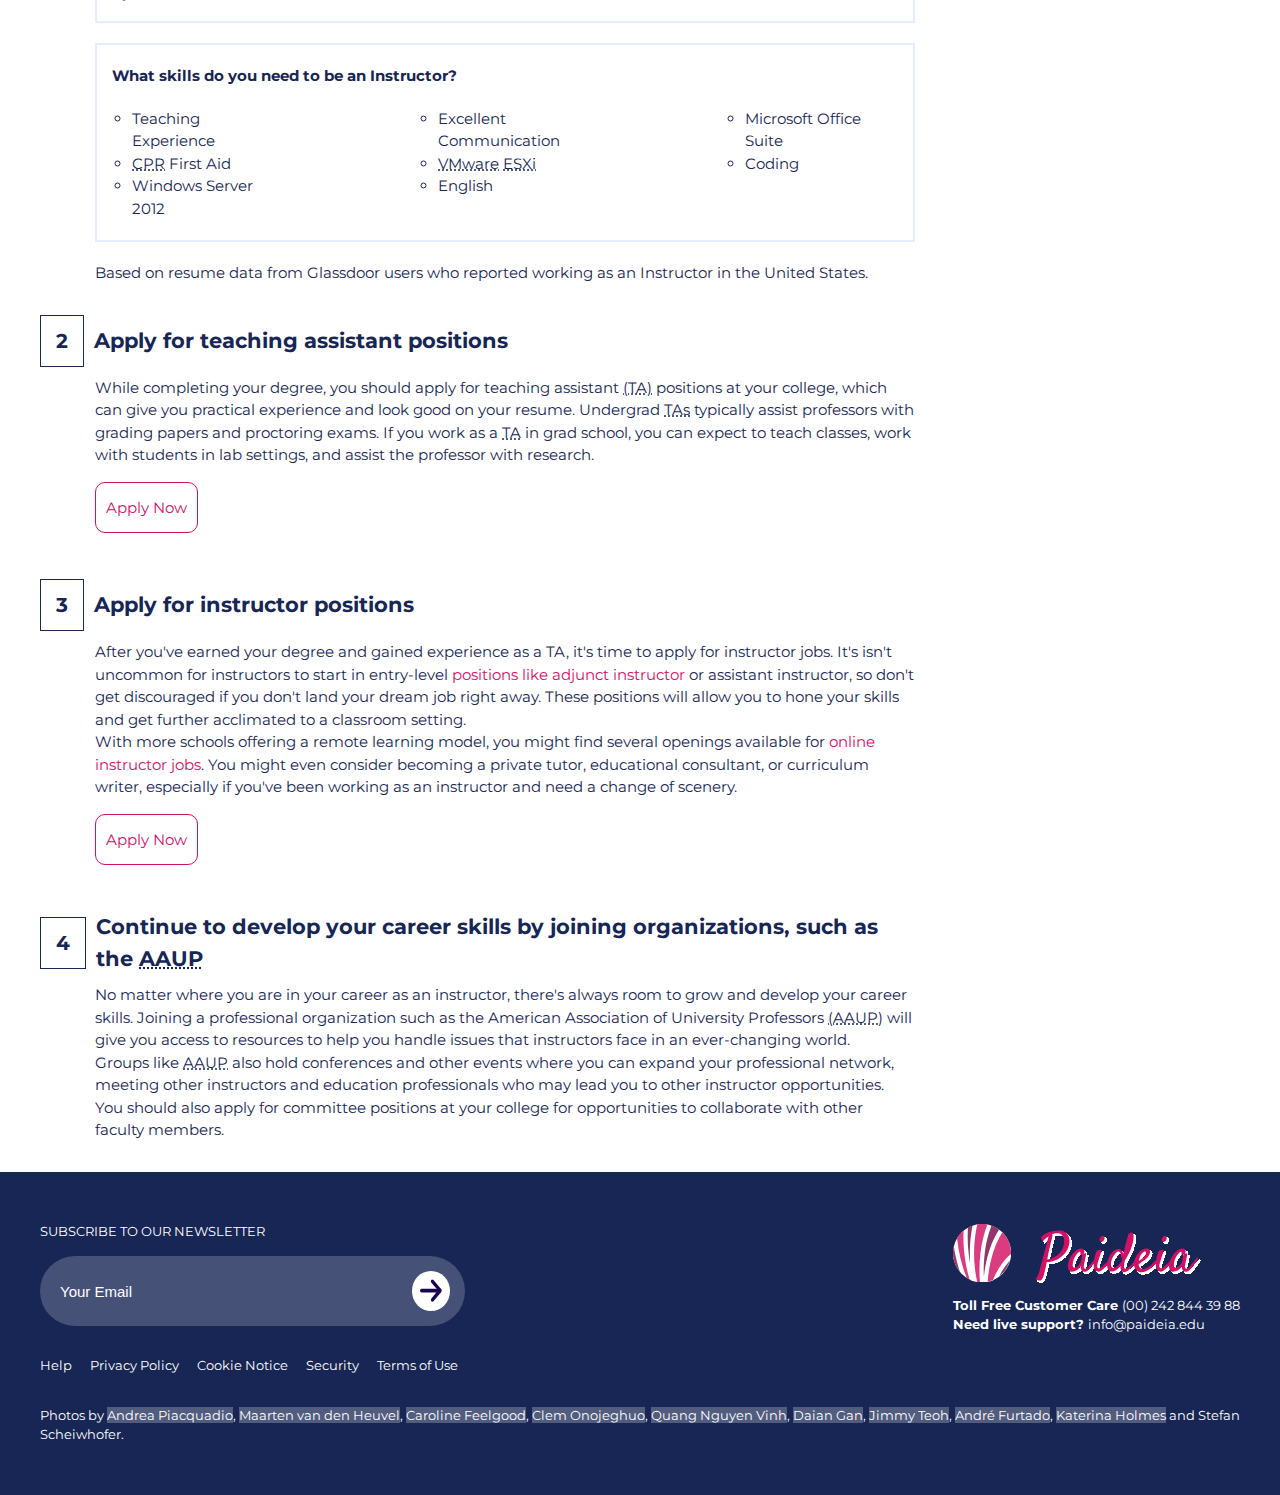
==== commit b1a360fd: "fix beacome-an-instructor-html" ====
--- a/become-an-instructor.html
+++ b/become-an-instructor.html
@@ -295,6 +295,7 @@
                                 </ul>
                             </div>
                         </li>
+                        <li class="chevron"><span class="bottom"></span></li>
                         <li class="path">
                             <div class="title-path">
                                 <h3>Adjunct Intructor</h3>
@@ -316,6 +317,7 @@
                                 </ul>
                             </div>
                         </li>
+                        <li class="chevron"><span class="bottom"></span></li>
                         <li class="path">
                             <div class="title-path">
                                 <h3>Intructor V</h3>
@@ -340,6 +342,7 @@
                                 </ul>
                             </div>
                         </li>
+                        <li class="chevron"><span class="bottom"></span></li>
                         <li class="path">
                             <div class="title-path">
                                 <h3>Summer Intructor</h3>
@@ -361,6 +364,7 @@
                                 </ul>
                             </div>
                         </li>
+                        <li class="chevron"><span class="bottom"></span></li>
                         <li class="path">
                             <div class="title-path">
                                 <h3>Senior Intructor</h3>
--- a/css/estils.css
+++ b/css/estils.css
@@ -845,15 +845,15 @@
 
 .steps-sections ol {
     list-style-type: none;
-    counter-reset: item;
+    counter-reset: section;
 }
 
 ol .step {
-    counter-increment: item;
+    counter-increment: section;
 }
 
 ol .step .title-step::before {
-    content: counter(item) '';
+    content: counter(section) '';
     border: 1px solid var(--text-color);
     padding: 1rem 1.5rem;
     font-weight: 700;
@@ -962,9 +962,12 @@
 
 .paths {
     list-style-type: none;
-    counter-reset: item;
+    counter-reset: section;
     padding: 0 1rem 2rem 1rem;
-
+    display: grid;
+    grid-template-rows: 9fr;
+    grid-template-columns: 1fr;
+    gap: 1rem;
 }
 
 .path {
@@ -972,7 +975,7 @@
     grid-template-rows: 3fr;
     grid-template-columns: 1fr;
     gap: 1rem;
-    counter-increment: item;
+    counter-increment: section;
 }
 
 .title-path {
@@ -980,7 +983,7 @@
 }
 
 .title-path h3::before {
-    content: counter(item) '. ';
+    content: counter(section) '. ';
     font-weight: 700;
 }
 
@@ -995,6 +998,26 @@
 .panel-left {
     padding-right: 0.25rem;
 }
+
+.chevron{
+    display: flex;
+    flex-direction: row;
+    justify-content: center;
+    align-content: center;
+    align-items: center;
+}
+
+.chevron .bottom::before {
+	content: '';
+	display: inline-block;
+	border-style: solid;
+	border-width: 0.4rem 0.4rem 0 0;
+	width: 3rem;
+	height: 3rem;
+	transform: rotate(135deg);
+}
+
+
 
 /* Estilos responsivos */
 /* Estilos para mobil */
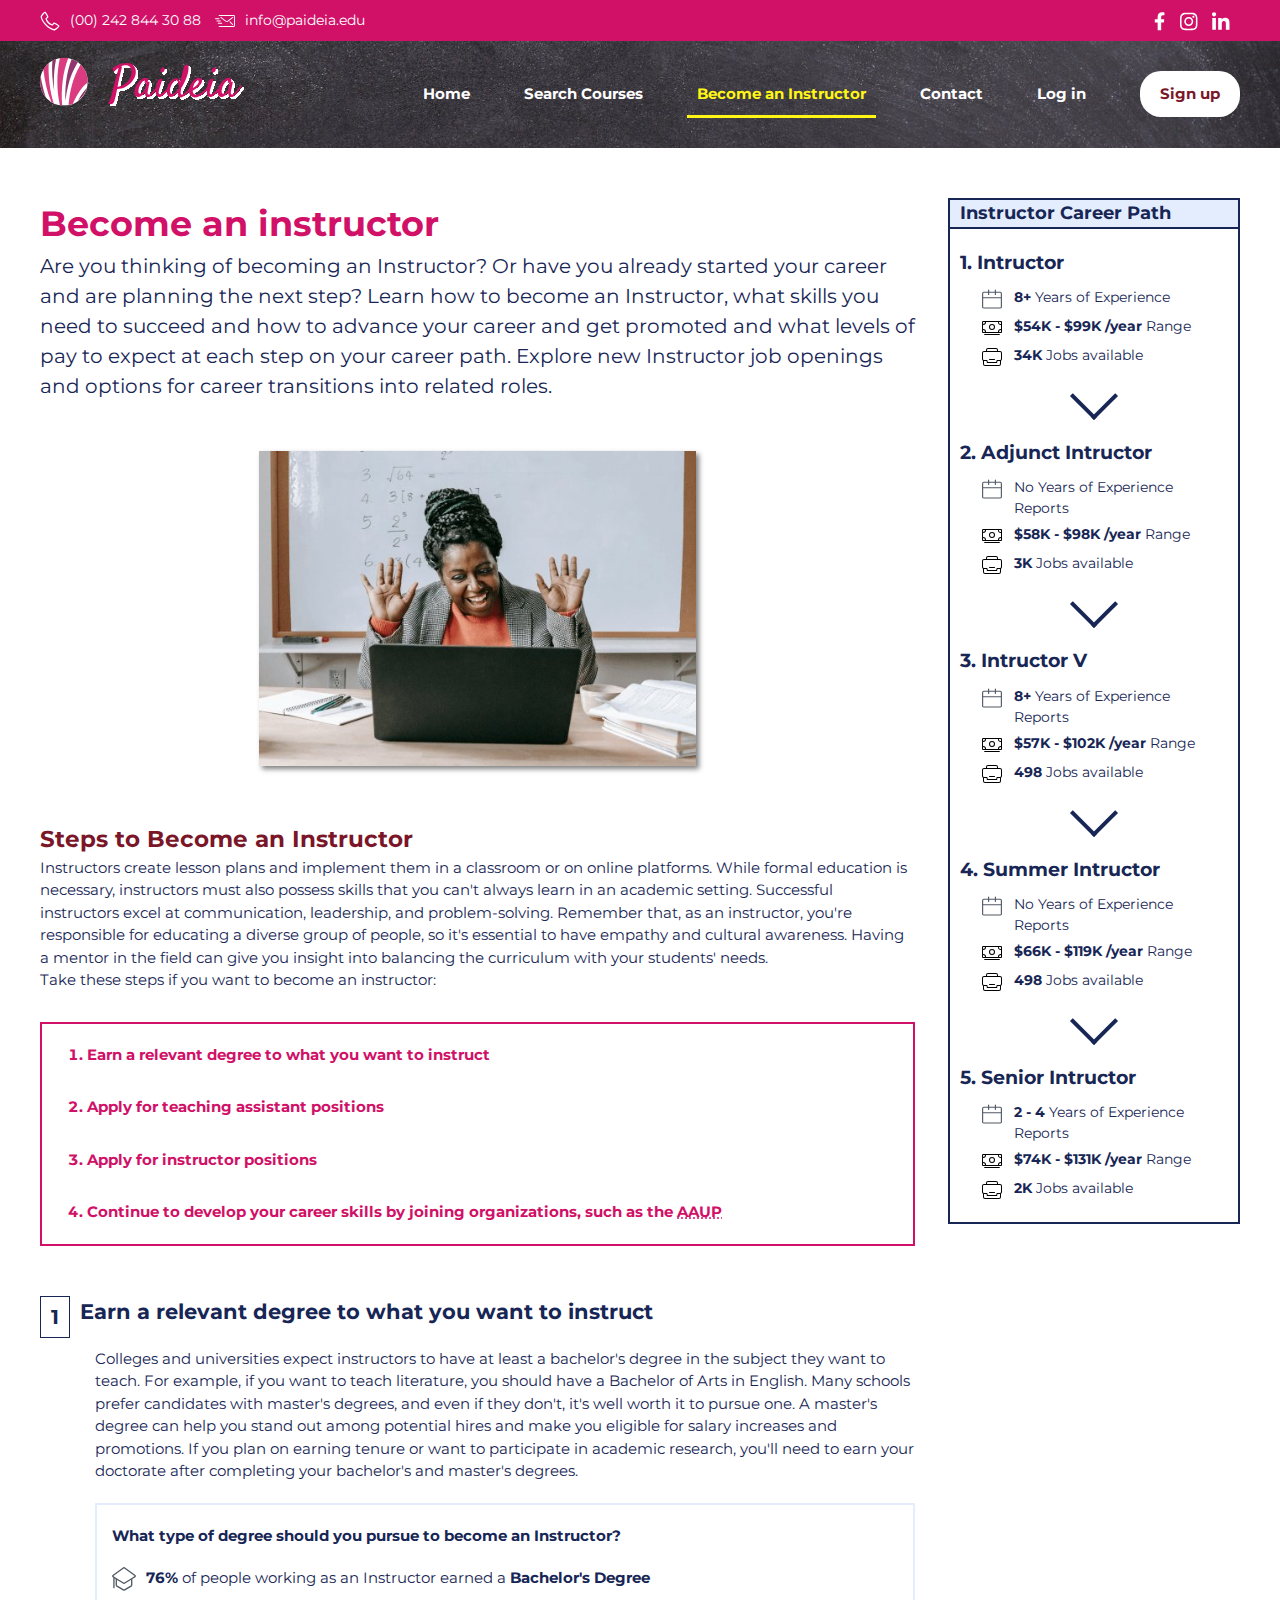
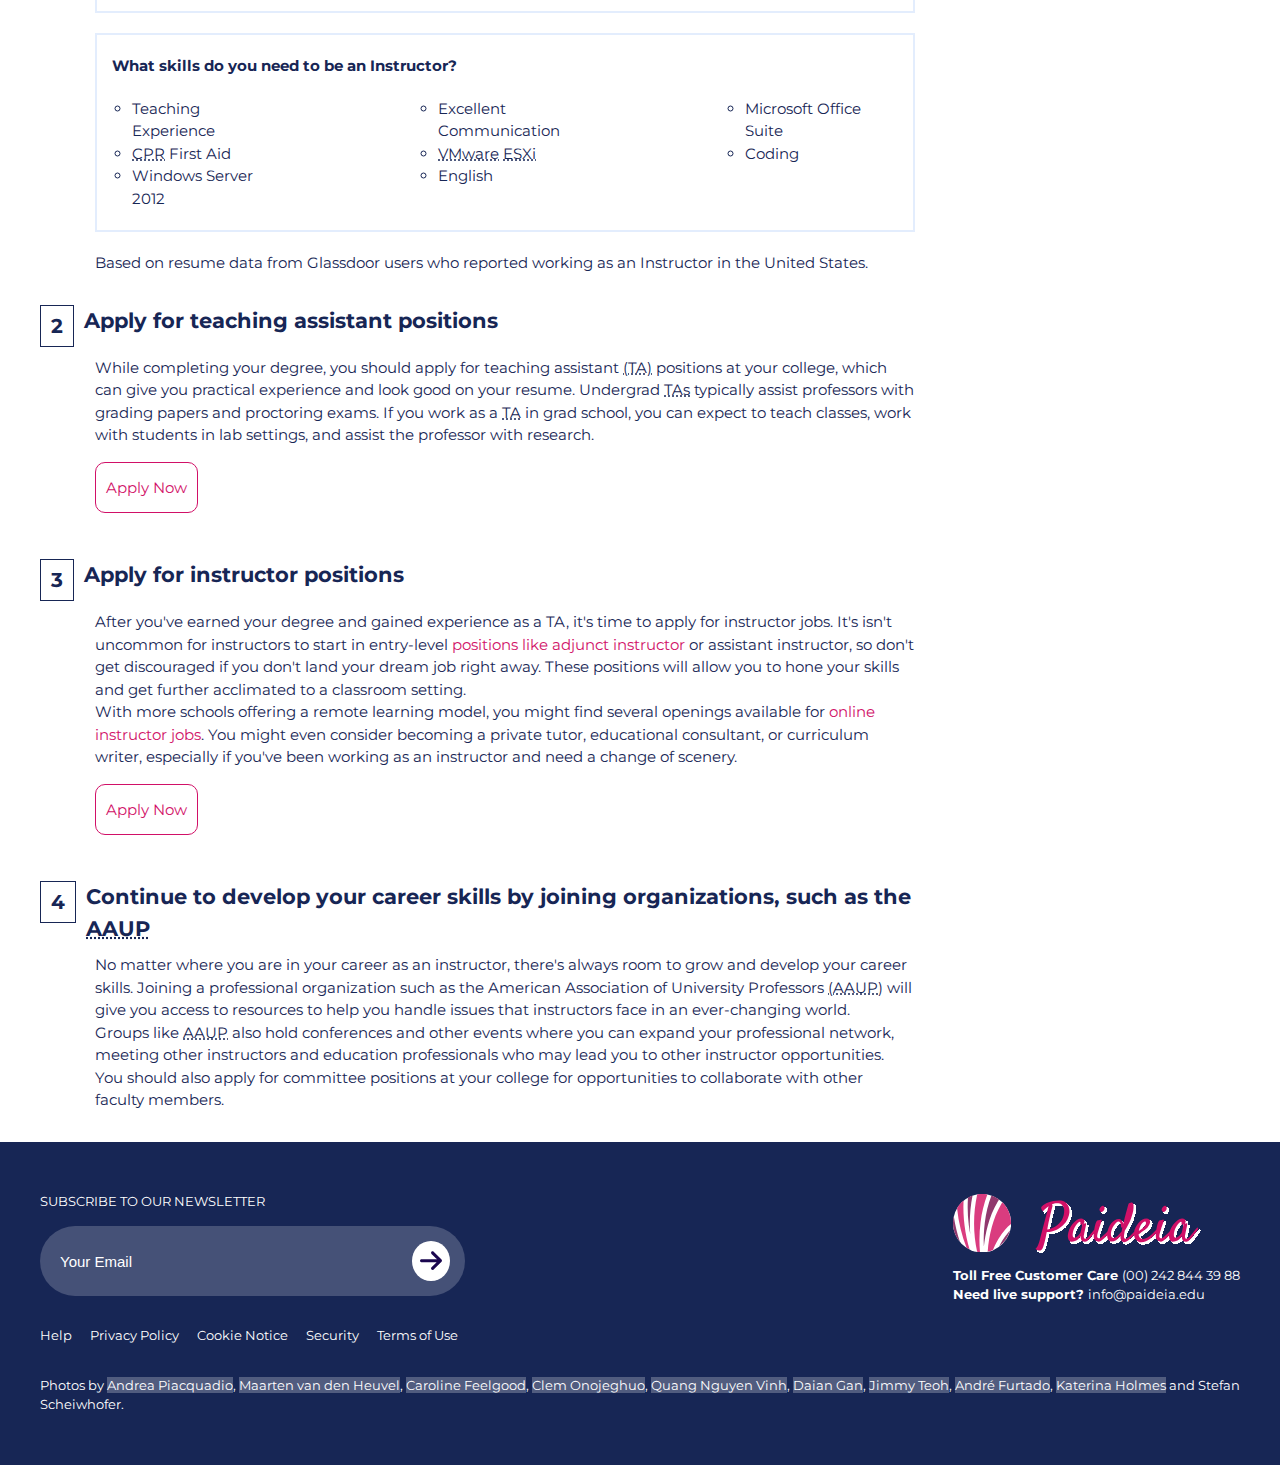
==== commit 54b2b279: "fiz form subs image" ====
--- a/become-an-instructor.html
+++ b/become-an-instructor.html
@@ -404,12 +404,7 @@
                         <div class="subs">
                             <input type="email" id="email" name="email" placeholder="Your Email" required>
                             <button type="submit">
-                                <svg width="14" height="13" viewBox="0 0 14 13" fill="none" preserveAspectRatio="none"
-                                    xmlns="http://www.w3.org/2000/svg">
-                                    <path
-                                        d="M13.707 5.57195C13.7067 5.5717 13.7065 5.57142 13.7062 5.57117L8.69774 0.562707C8.30483 0.173268 7.6706 0.176085 7.28116 0.568999C7.25039 0.600052 7.22169 0.633076 7.1952 0.667885C6.91439 1.08675 6.97568 1.64691 7.34045 1.99513L10.1051 4.76982C10.2521 4.91694 10.4211 5.04031 10.606 5.13544L10.9115 5.29571H1.06985C0.565909 5.27451 0.119843 5.61913 0.0130684 6.11209C-0.0754875 6.65816 0.295389 7.17266 0.8415 7.26122C0.898784 7.27051 0.956757 7.2748 1.01476 7.27405H10.8915L10.6761 7.37422C10.466 7.47235 10.2745 7.60624 10.1101 7.76989L7.34045 10.5396C6.97568 10.8878 6.91439 11.4479 7.1952 11.8668C7.52204 12.3132 8.14882 12.4101 8.5952 12.0832C8.63126 12.0568 8.66553 12.028 8.69774 11.997L13.7062 6.98857C14.0976 6.59759 14.0979 5.96337 13.707 5.57195Z"
-                                        fill="#1A064F" />
-                                </svg>
+                                <img src="img/arrow.-right.svg" alt="flecha dirrecio detra" width="14" height="13">
                             </button>
                         </div>
                     </form>
--- a/css/estils.css
+++ b/css/estils.css
@@ -355,7 +355,7 @@
     outline: none;
 }
 
-.subs svg {
+.subs img {
     height: 4rem;
     padding: .8rem;
     float: right;
@@ -363,12 +363,13 @@
     width: 100%;
 }
 
-.subs button:hover {
+.subs button:hover,
+.sec4 button:hover {
     background-color: var(--main-color);
 }
 
-.subs button:hover svg path {
-    fill: white;
+.subs button:hover img{
+    filter: invert(95%) sepia(99%) saturate(3%) hue-rotate(218deg) brightness(105%) contrast(100%);
 }
 
 .footer-paideia {
@@ -785,13 +786,15 @@
     color: var(--text-color);
 }
 
-.hight-flex h1 {
+.hight-flex h1,
+.contact-header h1 {
     font-size: 3.5rem;
     color: var(--main-color);
 }
 
 .introduction p,
-article h2 {
+article h2,
+.contact-header p {
     font-size: 2rem;
 }
 
@@ -825,7 +828,7 @@
 .title-step {
     display: flex;
     flex-direction: row;
-    align-items: center;
+    align-items: flex-start;
     justify-items: start;
     gap: 1rem;
     font-size: 1.8rem;
@@ -855,23 +858,27 @@
 ol .step .title-step::before {
     content: counter(section) '';
     border: 1px solid var(--text-color);
-    padding: 1rem 1.5rem;
+    padding: 0.5rem 1rem;
     font-weight: 700;
     font-size: 20px;
 }
 
-
+.sec4 a,
 .steps a,
 .steps-sections a {
     color: var(--main-color);
 }
 
+.sec4 a:hover,
 .steps a:hover,
-.steps-sections a:hover {
+.steps-sections a[href^="http"]:hover {
+    text-decoration: underline;
+}
+
+.steps a:hover,
+.steps-sections a[href^="http"]:hover {
     color: var(--dark-color);
-    text-decoration: underline;
-}
-
+}
 
 .step1-type1,
 .step1-type2 {
@@ -951,7 +958,7 @@
     font-size: 1.8rem;
 }
 
-.career-path h2{
+.career-path h2 {
     padding: 0 1rem;
 }
 
@@ -999,24 +1006,123 @@
     padding-right: 0.25rem;
 }
 
-.chevron{
+.chevron {
     display: flex;
     flex-direction: row;
     justify-content: center;
     align-content: center;
     align-items: center;
+    padding-bottom: 1rem;
 }
 
 .chevron .bottom::before {
-	content: '';
-	display: inline-block;
-	border-style: solid;
-	border-width: 0.4rem 0.4rem 0 0;
-	width: 3rem;
-	height: 3rem;
-	transform: rotate(135deg);
-}
-
+    content: '';
+    display: inline-block;
+    border-style: solid;
+    border-width: 0.4rem 0.4rem 0 0;
+    width: 3rem;
+    height: 3rem;
+    transform: rotate(135deg);
+}
+
+.contact-form {
+    background-color: var(--bg-light-yellow);
+    border-radius: var(--border-21px);
+    border: 2px solid var(--border-color);
+    padding: 2rem;
+}
+
+.contact-form h2,
+.contact-form h3 {
+    color: var(--dark-color);
+}
+
+.contact-form h2+p {
+    margin-top: 1rem;
+}
+
+form .sec1 {
+    margin: 1rem 0;
+}
+
+form .inputs {
+    display: flex;
+    flex-direction: column;
+    align-items: flex-start;
+    gap: 1rem;
+}
+
+form .inputs li:first-child,
+.sec3,
+.sec4 {
+    margin-top: 1rem;
+}
+
+.sec3 h3 {
+    padding-bottom: 0.5rem;
+}
+
+
+form li {
+    width: 100%;
+}
+
+.inputs li label {
+    display: block;
+}
+
+.sec1 input,
+.sec3 select {
+    width: 100%;
+    padding: .5rem 0;
+    font-size: 1.5rem;
+}
+
+.sec3 select {
+    height: 100%;
+    padding-left: 0.25rem;
+}
+
+.checkbox {
+    margin-top: 1rem;
+}
+
+.checkbox li,
+.sec4 li {
+    display: flex;
+    flex-direction: row;
+    align-items: center;
+    justify-content: flex-start;
+    gap: 1rem;
+}
+
+.sec4 li {
+    align-items: baseline;
+}
+
+.sec4 button {
+    width: 100%;
+    background-color: var(--text-color);
+    color: var(--white);
+    border: none;
+    margin-top: 1rem;
+    padding: 2rem 1rem;
+    border-radius: var(--border-10px);
+    font-size: 1.5rem;
+}
+
+/* .checkbox li label,
+.sec4 li label {
+    display: inline;
+} */
+
+
+.offices ul {
+    display: grid;
+    grid-template-columns: 1fr;
+    grid-template-rows: auto;
+    gap: 2rem;
+}
 
 
 /* Estilos responsivos */
@@ -1144,13 +1250,6 @@
         column-gap: 100%;
     }
 
-    .img-instructor {
-        width: 90%;
-    }
-
-    .panel-right {
-        width: 60%;
-    }
 }
 
 /* Estilos para tabletas */
@@ -1251,13 +1350,13 @@
         width: 70%;
     }
 
-    .footer-logo {
-        flex-direction: column;
-    }
-
     .subs {
         margin-top: 1.5rem;
         width: 42.5rem;
+    }
+
+    .footer-logo {
+        flex-direction: column;
     }
 
     .grid-courses {
@@ -1398,13 +1497,13 @@
         width: 70%;
     }
 
-    .footer-logo {
-        flex-direction: row;
-    }
-
     .subs {
         margin-top: 1.5rem;
         width: 42.5rem;
+    }
+
+    .footer-logo {
+        flex-direction: column;
     }
 
     .grid-courses {
@@ -1437,7 +1536,7 @@
     }
 
     .img-instructor {
-        width: 70%;
+        width: 60%;
     }
 }
 
@@ -1608,16 +1707,25 @@
         width: 50%;
     }
 
+    .panel-left {
+        width: 75%;
+    }
+
+    .panel-right {
+        width: 25%;
+    }
+
     .step1-type2 ul {
         column-count: 3;
     }
 
-    .panel-left {
-        width: 75%;
-    }
-
-    .panel-right {
-        width: 25%;
-    }
-
+    .offices ul {
+        grid-template-columns: 1fr 1fr;
+        grid-template-rows: auto;
+    }
+
+    .offices ul li:last-child {
+        grid-row: 2;
+        grid-column: 1 /span 2;
+    }
 }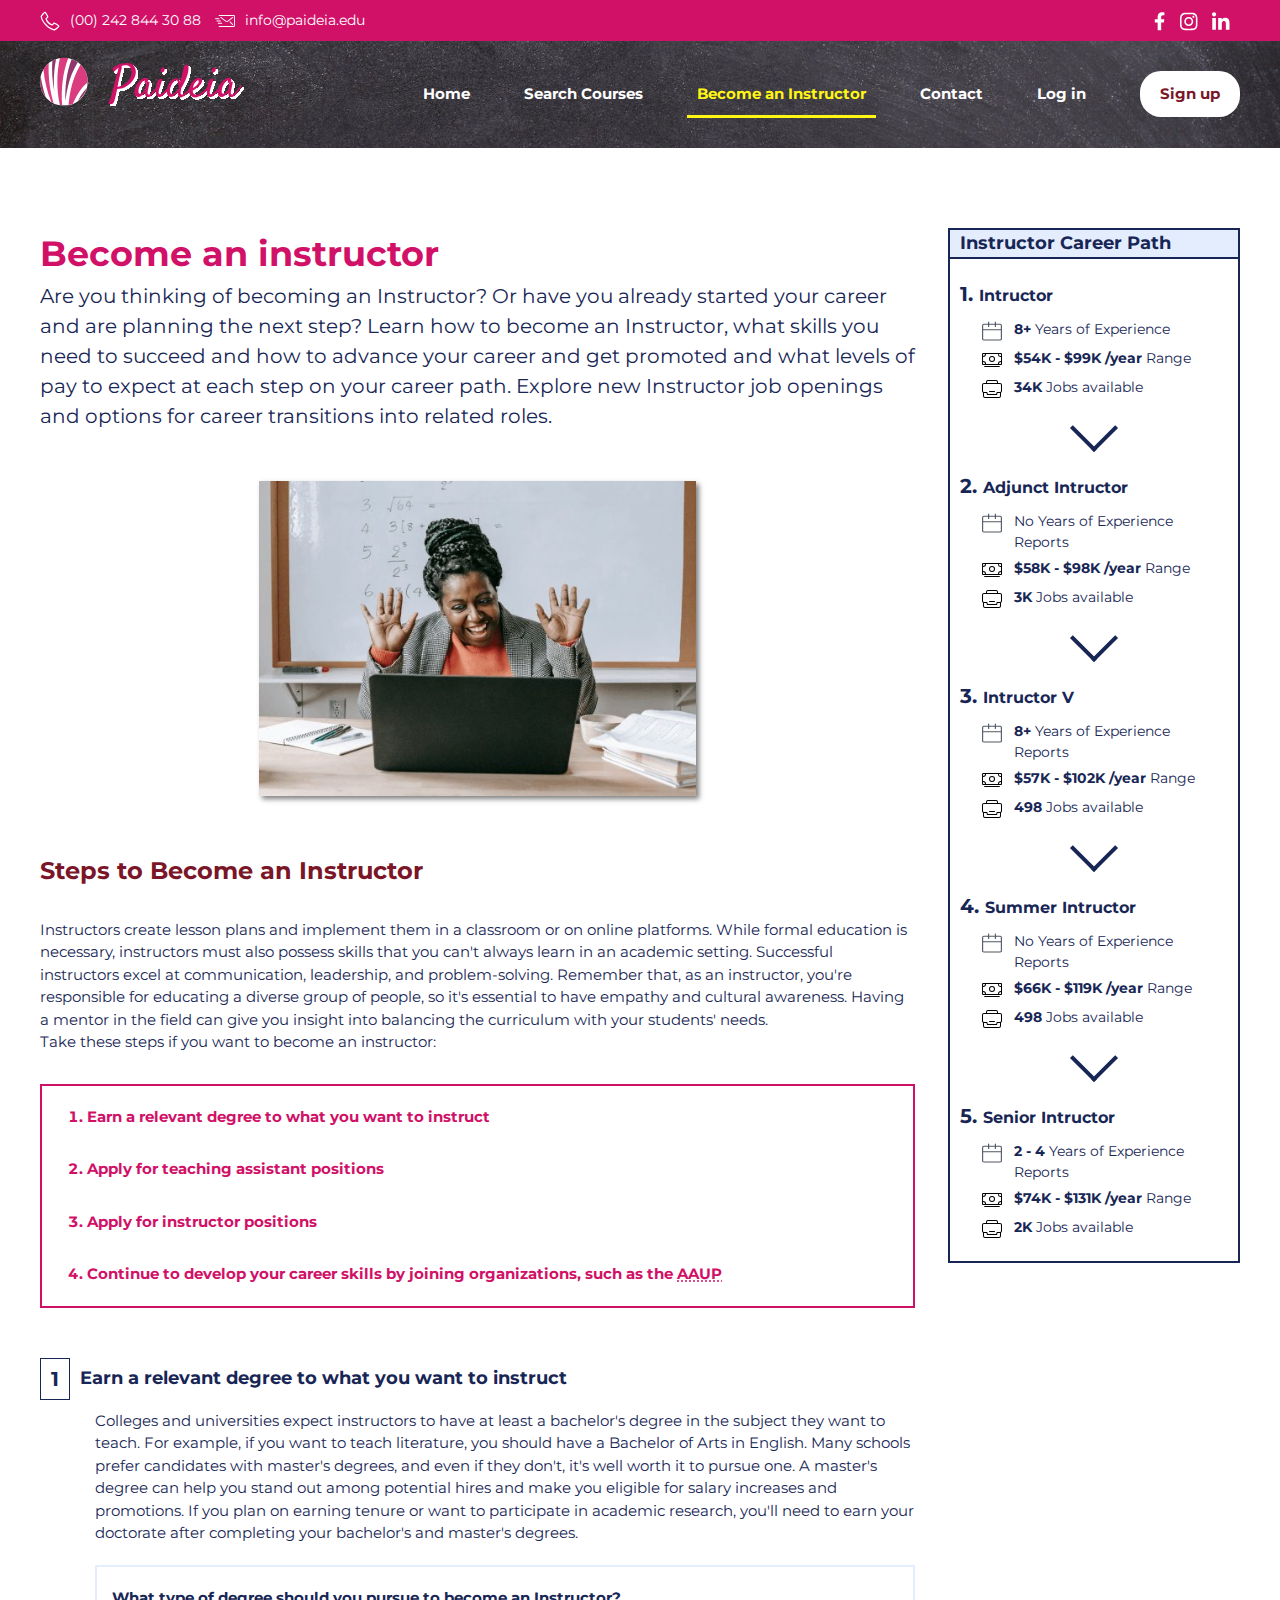
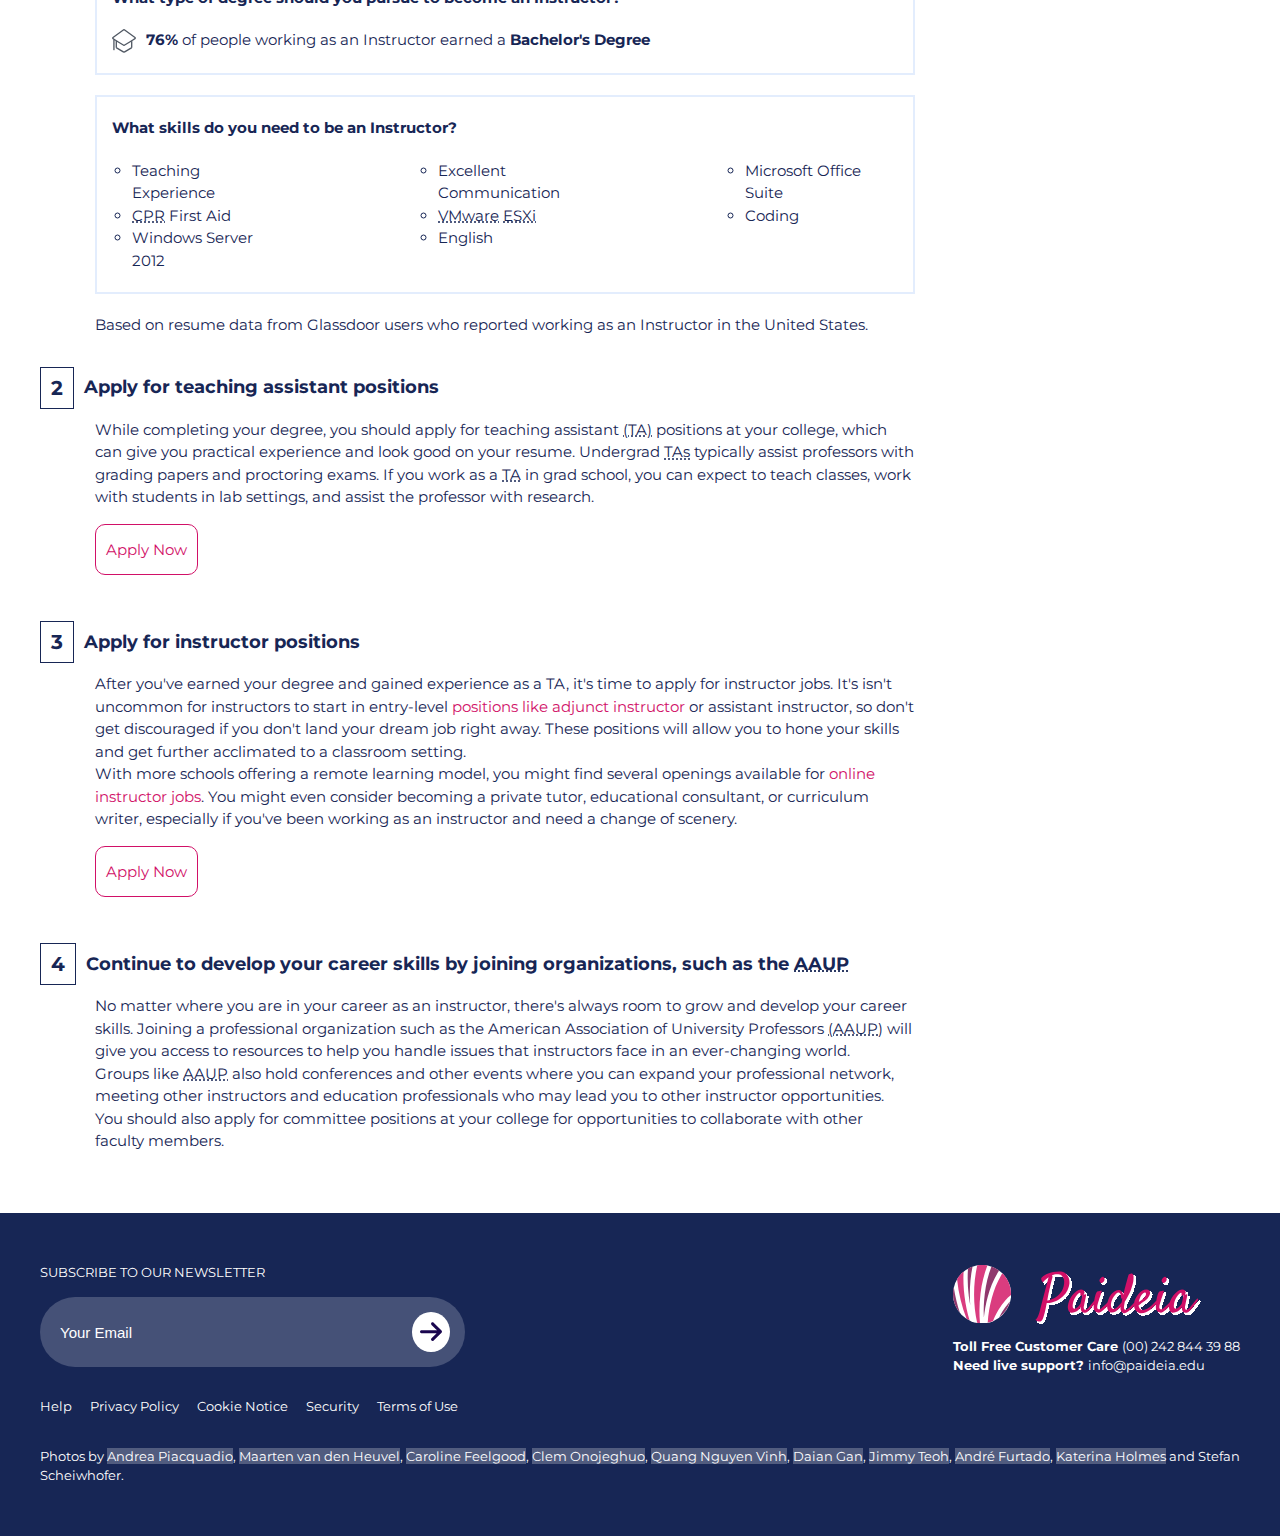
==== commit 8046c04d: "Fixing sizes" ====
--- a/become-an-instructor.html
+++ b/become-an-instructor.html
@@ -97,8 +97,8 @@
                     </div>
                 </section>
 
-                <section>
-                    <h2 class="dark-color">Steps to Become an Instructor</h2>
+                <section class="start-instructor">
+                    <h2 class=" text-24px">Steps to Become an Instructor</h2>
                     <p>Instructors create lesson plans and implement them in a classroom or on online platforms.
                         While formal education is necessary, instructors must also possess skills that you can't
                         always learn in an academic setting. Successful instructors excel at communication,
@@ -127,7 +127,7 @@
                             <li class="step" id="step1">
                                 <article>
                                     <div class="title-step">
-                                        <h3>Earn a relevant degree to what you want to instruct</h3>
+                                        <h3 class="fs-18px">Earn a relevant degree to what you want to instruct</h3>
                                     </div>
                                     <div class="desc">
                                         <p>Colleges and universities expect instructors to have at least a bachelor's
@@ -183,7 +183,7 @@
                             <li class="step" id="step2">
                                 <article>
                                     <div class="title-step">
-                                        <h3>Apply for teaching assistant positions</h3>
+                                        <h3 class="fs-18px">Apply for teaching assistant positions</h3>
                                     </div>
                                     <div class="desc">
                                         <p>While completing your degree, you should apply for teaching assistant <abbr
@@ -206,7 +206,7 @@
                             <li class="step" id="step3">
                                 <article>
                                     <div class="title-step">
-                                        <h3>Apply for instructor positions</h3>
+                                        <h3 class="fs-18px">Apply for instructor positions</h3>
                                     </div>
                                     <div class="desc">
                                         <p>After you've earned your degree and gained experience as a TA, it's time to
@@ -235,7 +235,7 @@
                             <li class="step" id="step4">
                                 <article>
                                     <div class="title-step">
-                                        <h3>Continue to develop your career skills by joining organizations, such as the
+                                        <h3 class="fs-18px">Continue to develop your career skills by joining organizations, such as the
                                             <abbr title="American Association of University Professors">AAUP</abbr>
                                         </h3>
 
@@ -273,7 +273,7 @@
                     <ol class="paths">
                         <li class="path">
                             <div class="title-path">
-                                <h3>Intructor</h3>
+                                <h3 class="fs-16px">Intructor</h3>
                             </div>
                             <div class="desc-path">
                                 <ul>
@@ -298,7 +298,7 @@
                         <li class="chevron"><span class="bottom"></span></li>
                         <li class="path">
                             <div class="title-path">
-                                <h3>Adjunct Intructor</h3>
+                                <h3 class="fs-16px">Adjunct Intructor</h3>
                             </div>
                             <div class="desc-path">
                                 <ul>
@@ -320,7 +320,7 @@
                         <li class="chevron"><span class="bottom"></span></li>
                         <li class="path">
                             <div class="title-path">
-                                <h3>Intructor V</h3>
+                                <h3 class="fs-16px">Intructor V</h3>
                             </div>
                             <div class="desc-path">
                                 <ul>
@@ -345,7 +345,7 @@
                         <li class="chevron"><span class="bottom"></span></li>
                         <li class="path">
                             <div class="title-path">
-                                <h3>Summer Intructor</h3>
+                                <h3 class="fs-16px">Summer Intructor</h3>
                             </div>
                             <div class="desc-path">
                                 <ul>
@@ -367,7 +367,7 @@
                         <li class="chevron"><span class="bottom"></span></li>
                         <li class="path">
                             <div class="title-path">
-                                <h3>Senior Intructor</h3>
+                                <h3 class="fs-16px">Senior Intructor</h3>
                             </div>
                             <div class="desc-path">
                                 <ul>
--- a/css/estils.css
+++ b/css/estils.css
@@ -44,16 +44,28 @@
     font-style: normal;
 }
 
+.text-60px {
+    font-size: 6rem;
+}
+
+.text-55px {
+    font-size: 5.5rem;
+}
+
+.text-24px {
+    font-size: 2.4rem;
+}
+
 .text-20px {
-    font-size: 20px;
-}
-
-.text-55px {
-    font-size: 55px;
-}
-
-.text-60px {
-    font-size: 60px;
+    font-size: 2rem;
+}
+
+.fs-18px{
+    font-size: 1.8rem;
+}
+
+.fs-16px{
+    font-size: 1.6rem;
 }
 
 .white {
@@ -276,7 +288,11 @@
     color: var(--white);
 }
 
-footer a:hover {
+footer a:hover,
+.sec4 a:hover,
+.steps a:hover,
+.steps-sections a[href^="http"]:hover,
+.mailto:hover {
     text-decoration: underline;
 }
 
@@ -368,7 +384,7 @@
     background-color: var(--main-color);
 }
 
-.subs button:hover img{
+.subs button:hover img {
     filter: invert(95%) sepia(99%) saturate(3%) hue-rotate(218deg) brightness(105%) contrast(100%);
 }
 
@@ -580,7 +596,7 @@
 
 }
 
-.desc .btn {
+.btn {
     margin: 3rem auto;
 }
 
@@ -733,6 +749,8 @@
     padding: 3rem 0;
 }
 
+
+
 .grid-instructor {
     display: grid;
     grid-template-columns: 1fr;
@@ -784,6 +802,7 @@
     text-align: left;
     gap: 3rem;
     color: var(--text-color);
+    margin: 3rem 0;
 }
 
 .hight-flex h1,
@@ -798,12 +817,13 @@
     font-size: 2rem;
 }
 
+.start-instructor h2,
 article h2 {
     color: var(--dark-color);
     margin-bottom: 3rem;
 }
 
-article .desc {
+.step .desc {
     font-size: 1.5rem;
     padding-left: 5.5rem;
 }
@@ -821,17 +841,19 @@
 
 
 .steps li,
-.steps a {
+.steps a,
+.mailto {
     color: var(--main-color);
 }
+
 
 .title-step {
     display: flex;
     flex-direction: row;
-    align-items: flex-start;
+    align-items: center;
     justify-items: start;
     gap: 1rem;
-    font-size: 1.8rem;
+    font-size: 2rem;
     font-weight: 700;
     color: var(--text-color);
     margin-bottom: 1rem;
@@ -985,14 +1007,13 @@
     counter-increment: section;
 }
 
-.title-path {
-    font-size: 1.6rem;
-}
-
 .title-path h3::before {
     content: counter(section) '. ';
     font-weight: 700;
-}
+    font-size: 2rem;
+}
+
+
 
 .desc-path ul {
     display: grid;
@@ -1037,7 +1058,15 @@
     color: var(--dark-color);
 }
 
-.contact-form h2+p {
+.contact-form h2{
+    margin-bottom: 2rem;
+}
+
+form .inputs li:first-child,
+.sec3,
+.sec4 .contact-form h2+p,
+.checkbox,
+.sec4 button {
     margin-top: 1rem;
 }
 
@@ -1052,16 +1081,9 @@
     gap: 1rem;
 }
 
-form .inputs li:first-child,
-.sec3,
-.sec4 {
-    margin-top: 1rem;
-}
-
 .sec3 h3 {
     padding-bottom: 0.5rem;
 }
-
 
 form li {
     width: 100%;
@@ -1083,8 +1105,8 @@
     padding-left: 0.25rem;
 }
 
-.checkbox {
-    margin-top: 1rem;
+.sec4 {
+    margin-top: 2rem;
 }
 
 .checkbox li,
@@ -1105,8 +1127,7 @@
     background-color: var(--text-color);
     color: var(--white);
     border: none;
-    margin-top: 1rem;
-    padding: 2rem 1rem;
+    padding: 1.5rem 1rem;
     border-radius: var(--border-10px);
     font-size: 1.5rem;
 }
@@ -1115,13 +1136,113 @@
 .sec4 li label {
     display: inline;
 } */
-
-
+.contact-header>p,
+.ambassador,
+.offices {
+    margin-top: 2rem;
+}
+
+.ambassador ul,
 .offices ul {
+    margin-top: 3rem;
     display: grid;
-    grid-template-columns: 1fr;
-    grid-template-rows: auto;
+    grid-template-columns: 1fr 1fr;
+    grid-template-rows: 1fr 1fr;
     gap: 2rem;
+}
+
+
+.ambassador ul {
+    gap: 0.2rem;
+}
+
+.ambassador li {
+    text-align: center;
+    background-color: var(--border-color);
+}
+
+.offices .desc,
+.ambassador .desc {
+    margin: 1rem auto;
+    display: flex;
+    flex-direction: column;
+    gap: 1rem;
+}
+
+
+.ambassador .desc {
+    width: 90%;
+}
+
+.ambassador-imgs {
+    width: 190px;
+    margin: 0 auto;
+    position: relative;
+}
+
+img.fluid-round {
+    margin-top: 3rem;
+    border-radius: 50%;
+    border: 5px solid var(--text-color);
+    width: 190px;
+    height: 190px;
+    object-fit: cover;
+}
+
+.fluid-round-flag {
+    position: absolute;
+    bottom: 0;
+    right: 0;
+    border-radius: 50%;
+    border: 5px solid var(--white);
+    width: 5rem;
+    height: 5rem;
+    background-repeat: repeat;
+    background-size: cover;
+    background-position: center;
+}
+
+.be {
+    background-image: url(../img/be.svg);
+}
+
+.ma {
+    background-image: url(../img/ma.svg);
+}
+
+.bo {
+    background-image: url(../img/bo.svg);
+}
+
+.ca {
+    background-image: url(../img/ca.svg);
+}
+
+.mailto {
+    color: var(--main-color);
+}
+
+.translate {
+    color: var(--dark-color);
+    text-decoration: underline;
+    font-size: 1.4rem;
+}
+
+.translate:hover {
+    font-weight: 700;
+    text-decoration-thickness: 3px;
+}
+
+.contact-form h2,
+.offices h2,
+.ambassador h2 {
+    font-size: 2.4rem;
+}
+
+.contact-form h3,
+.offices h3,
+.ambassador h3 {
+    font-size: 1.8rem;
 }
 
 
@@ -1250,6 +1371,16 @@
         column-gap: 100%;
     }
 
+    .contact {
+        width: 100%;
+    }
+
+    .ambassador ul,
+    .offices ul {
+        grid-template-columns: 1fr;
+        grid-template-rows: 1fr 1fr;
+    }
+
 }
 
 /* Estilos para tabletas */
@@ -1396,7 +1527,10 @@
         width: 75%;
     }
 
-
+    .offices ul li:last-child {
+        grid-row: 2;
+        grid-column: 1 /span 2;
+    }
 
 }
 
@@ -1538,6 +1672,13 @@
     .img-instructor {
         width: 60%;
     }
+
+
+    .offices ul li:last-child {
+        grid-row: 2;
+        grid-column: 1 /span 2;
+    }
+
 }
 
 /* Estilos para ordenadores */
@@ -1719,13 +1860,16 @@
         column-count: 3;
     }
 
+
     .offices ul {
-        grid-template-columns: 1fr 1fr;
-        grid-template-rows: auto;
+        row-gap: 5rem;
     }
 
     .offices ul li:last-child {
         grid-row: 2;
         grid-column: 1 /span 2;
     }
+
+
+
 }